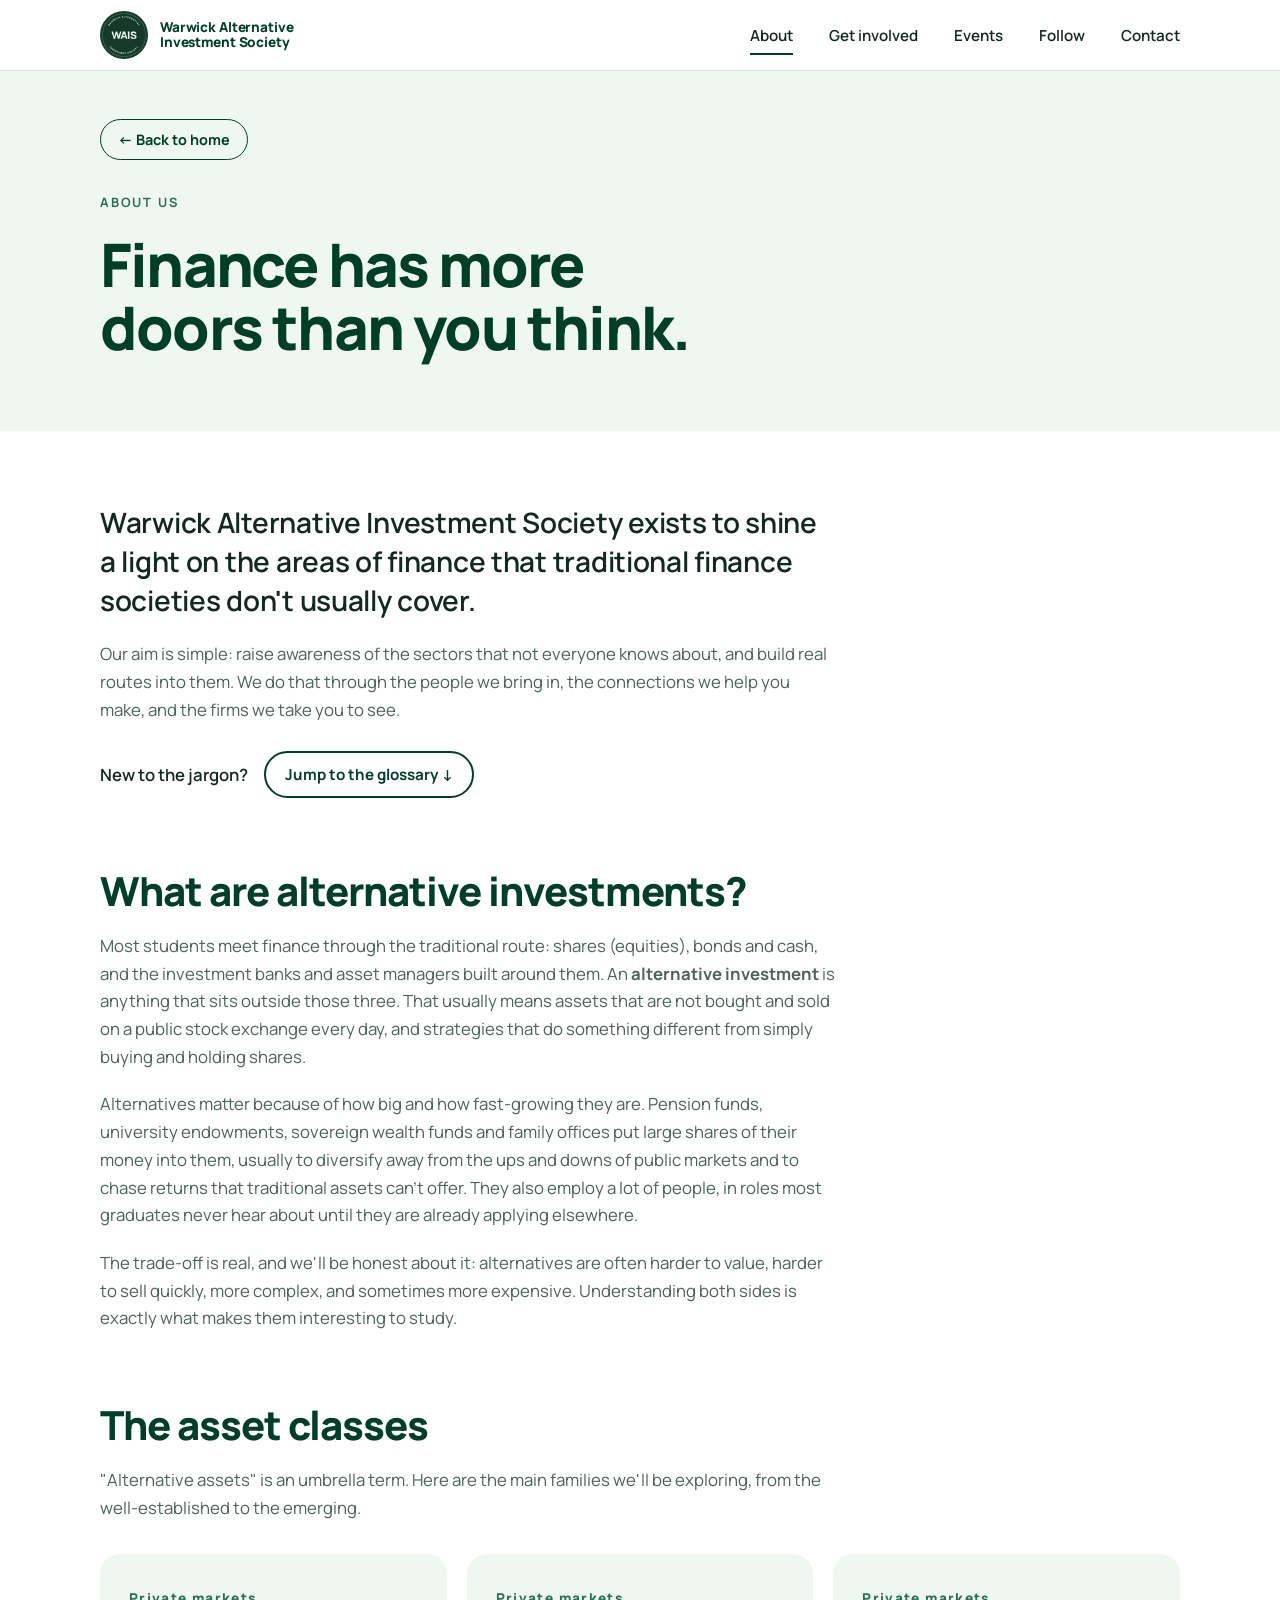
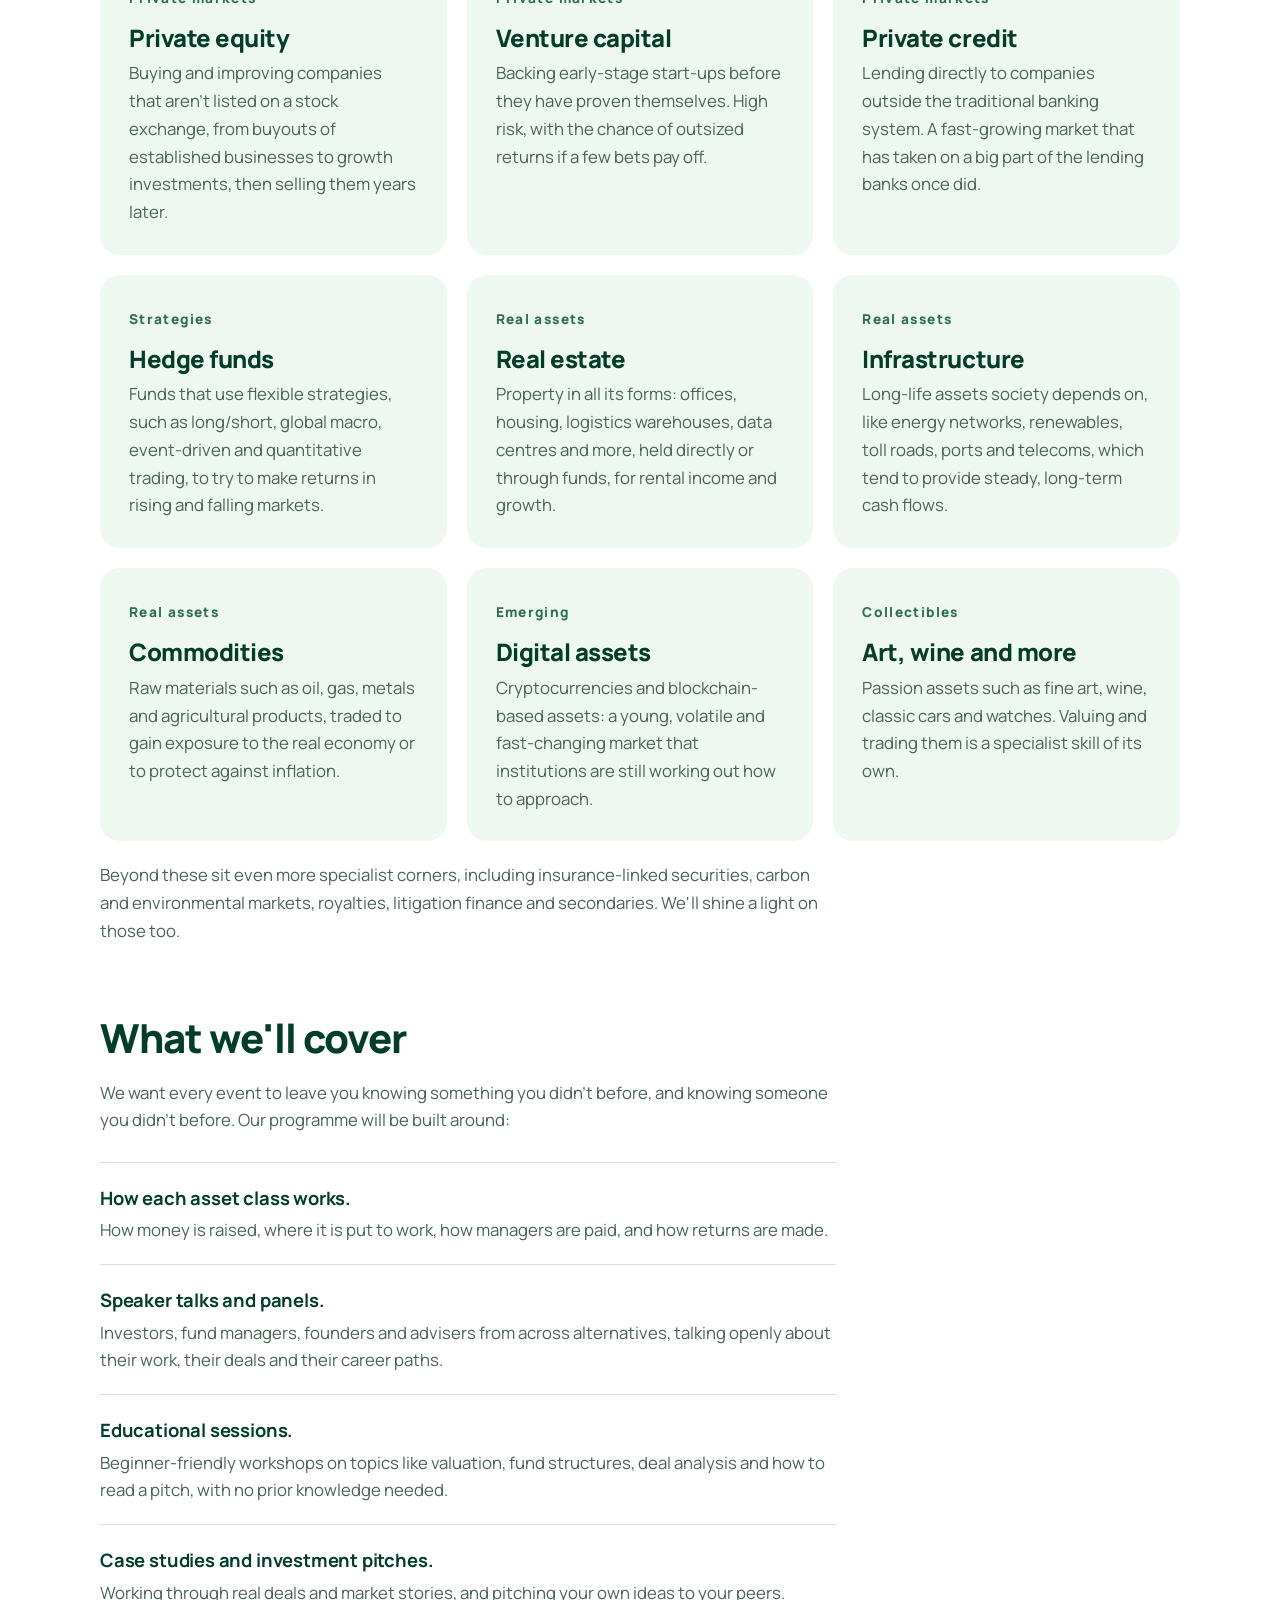
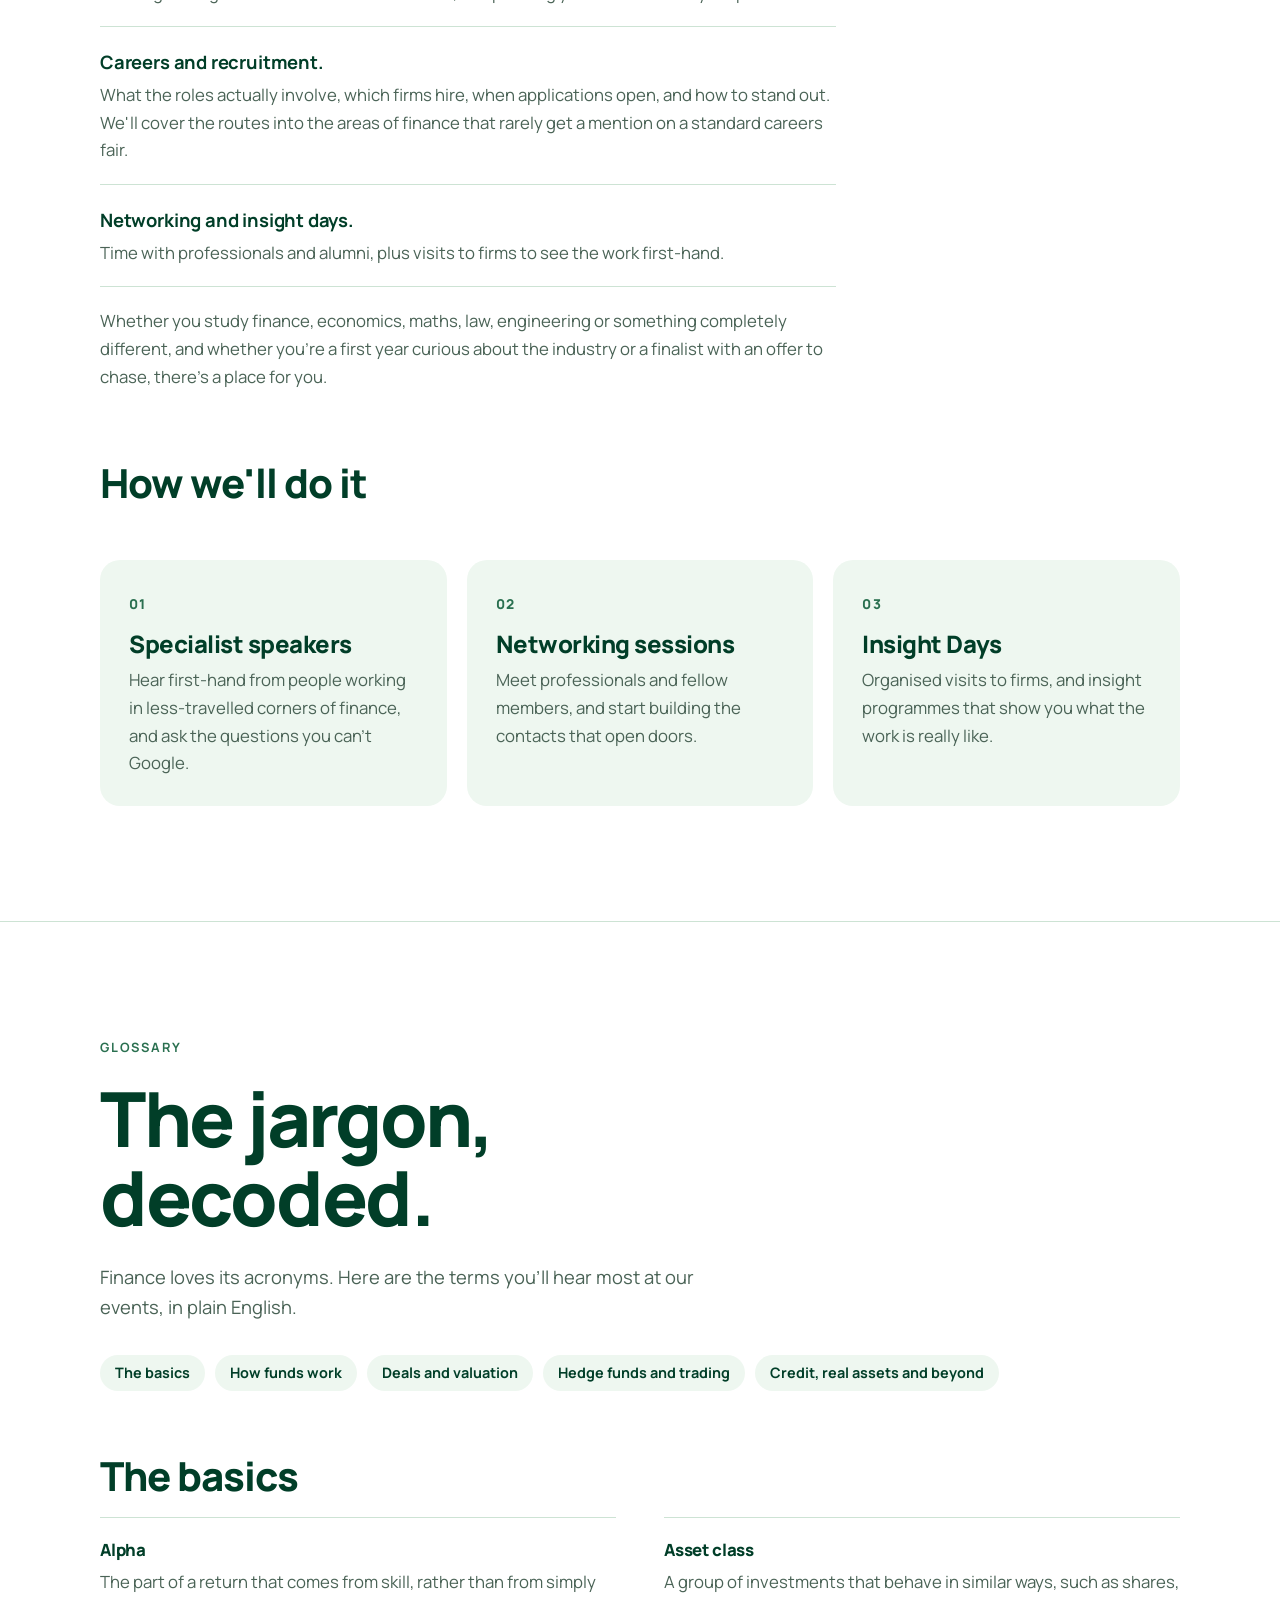
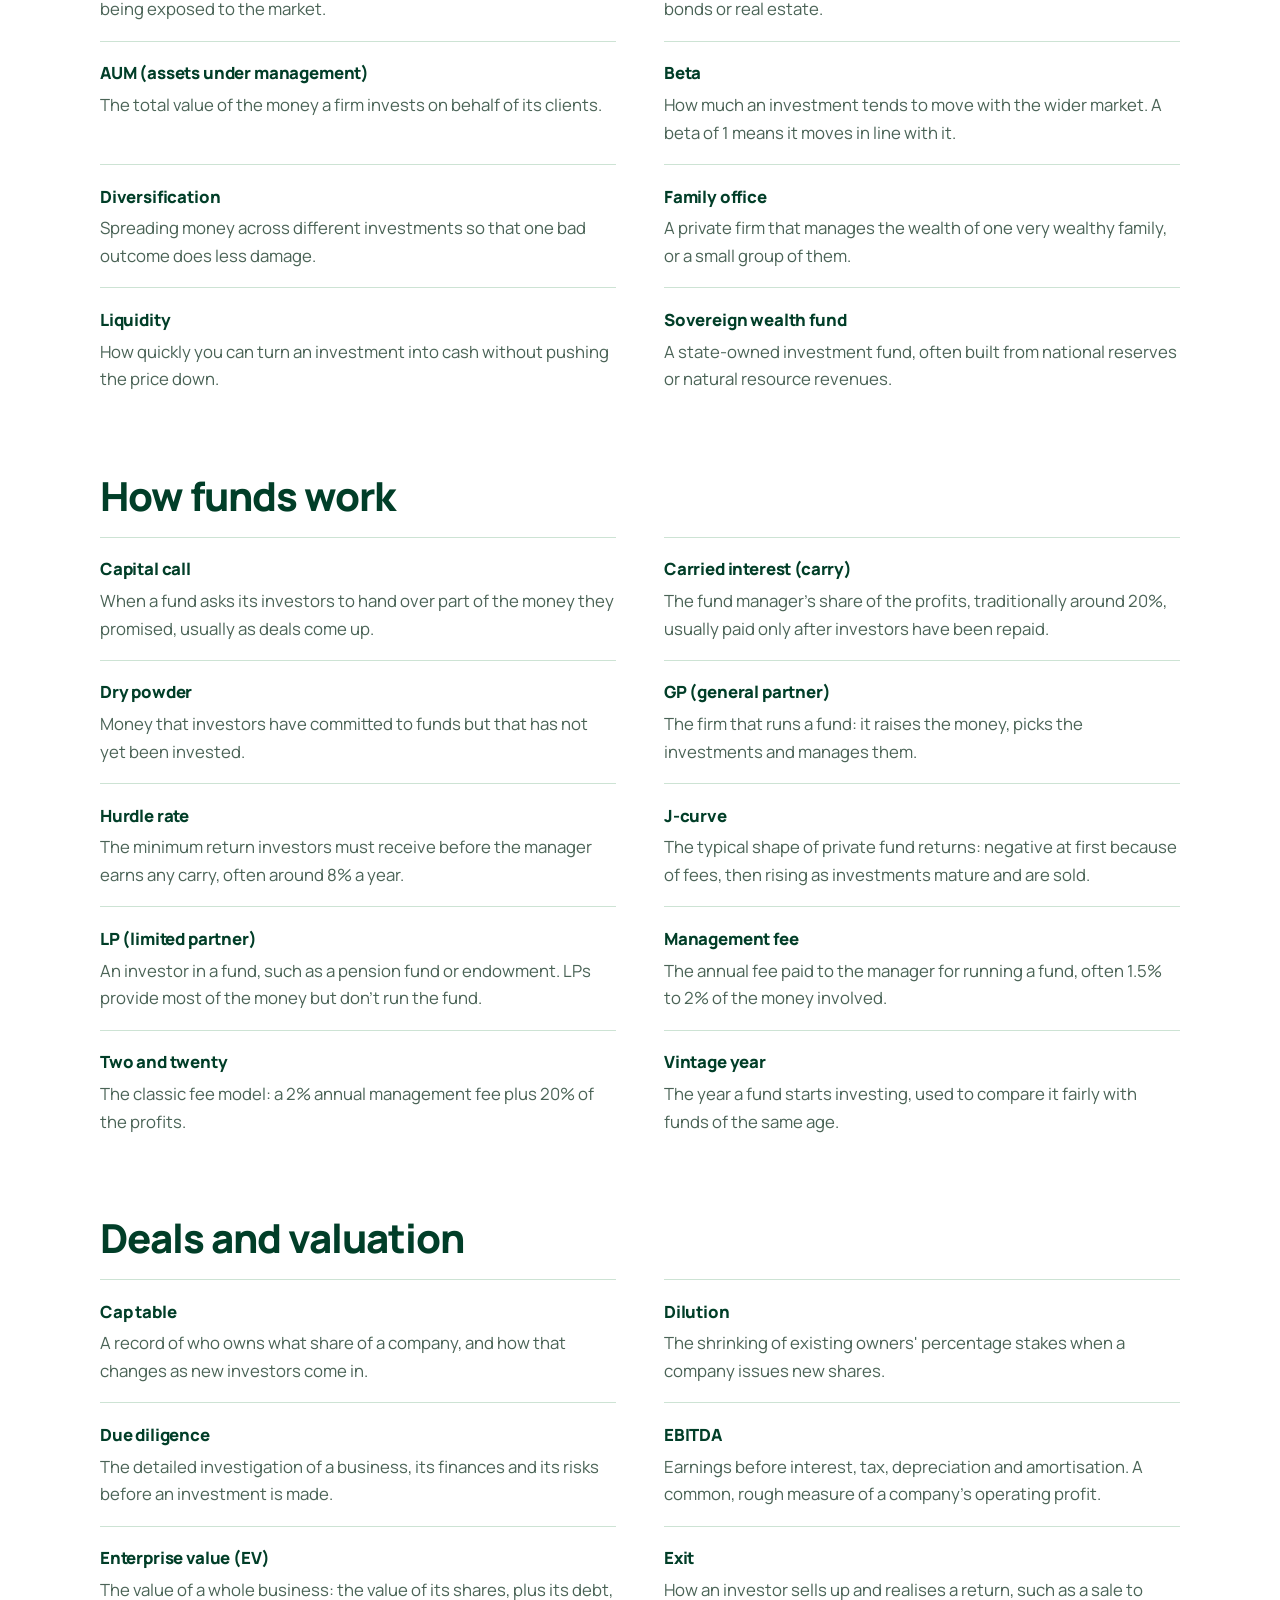
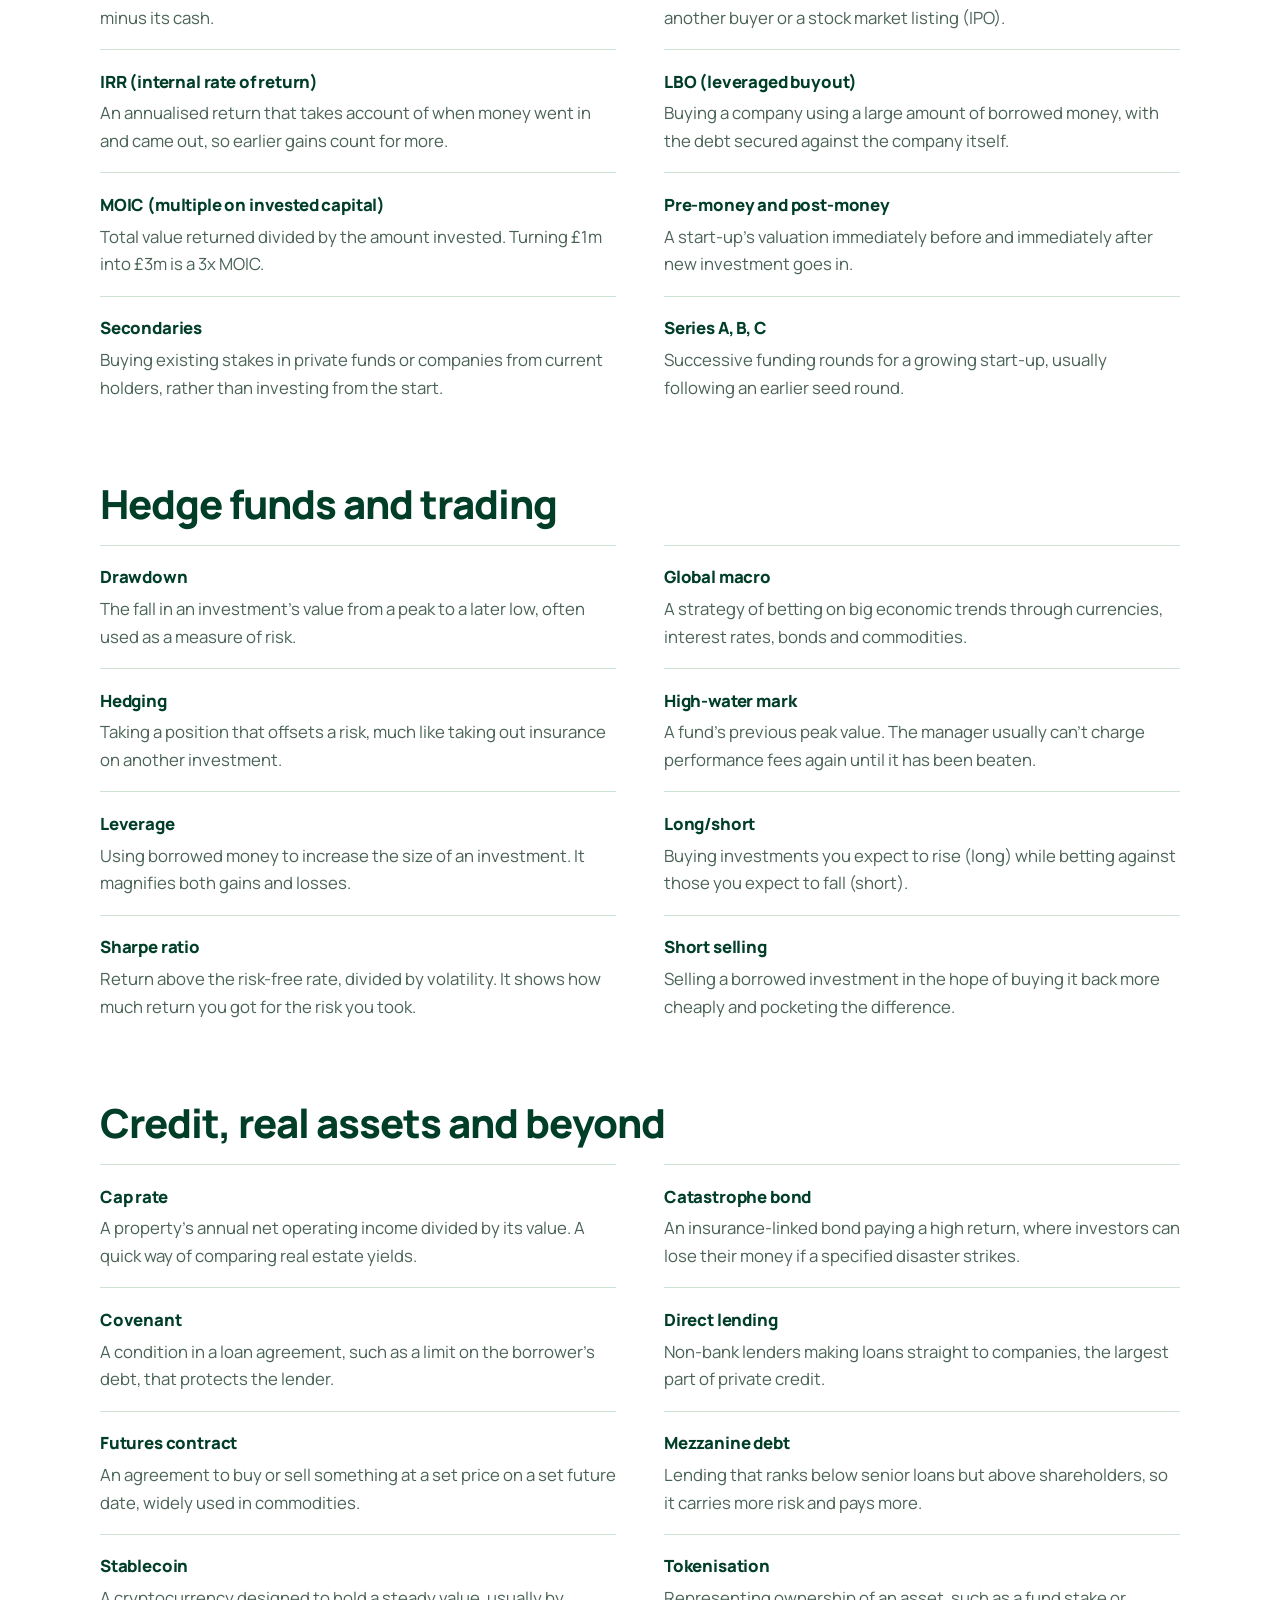
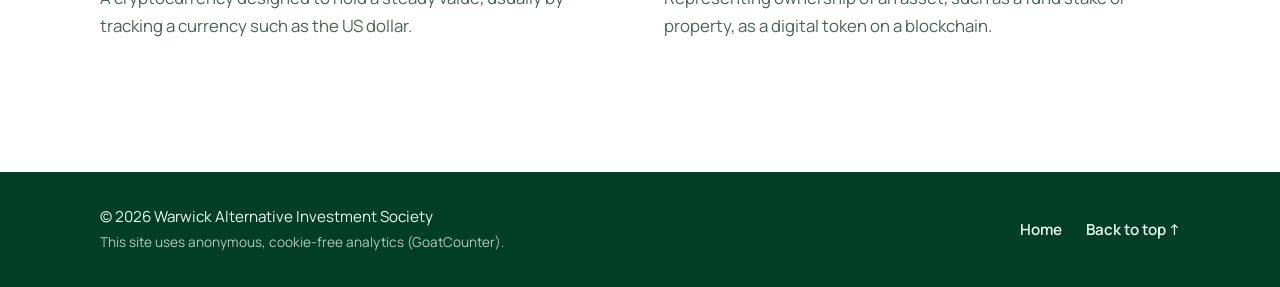
==== about.html @ c2ecf881 "Split site into separate pages and refresh the design Give each section its own page with a shared n" ====
<!DOCTYPE html>
<!-- WARWICK ALTERNATIVE INVESTMENT SOCIETY | about.html
     Each page of the site is its own file (index, about, get-involved, events,
     follow, contact). They all share styles.css for the look. The nav bar and
     footer are the same on every page: if you change one, change it in every file. -->
<html lang="en-GB">

<head>
  <meta charset="UTF-8">
  <meta name="viewport" content="width=device-width, initial-scale=1">

  <!-- The name shown on the browser tab and in Google search results. -->
  <title>About | Warwick Alternative Investment Society</title>

  <!-- The short summary Google shows under the title in search results. -->
  <meta name="description" content="What alternative investments are, the main asset classes, and what Warwick Alternative Investment Society will cover in events, talks and sessions.">

  <meta name="theme-color" content="#FFFFFF">
  <link rel="icon" href="images/logo.png" type="image/png">

  <!-- FONT: these three lines load the "Manrope" font from Google Fonts (free).
       If you delete them the site still works; it just uses a plain default font. -->
  <link rel="preconnect" href="https://fonts.googleapis.com">
  <link rel="preconnect" href="https://fonts.gstatic.com" crossorigin>
  <link href="https://fonts.googleapis.com/css2?family=Manrope:wght@400;500;600;700;800&display=swap" rel="stylesheet">

  <!-- Connects this page to styles.css, the file that controls the look.
       All files must stay in the same folder for this to work. -->
  <link rel="stylesheet" href="styles.css">

  <!-- VISITOR STATS (GoatCounter). Counts page views anonymously, with no
       cookies. View the results at https://safwanakj.goatcounter.com -->
  <script data-goatcounter="https://safwanakj.goatcounter.com/count"
          async src="//gc.zgo.at/count.js"></script>
</head>

<body id="top">


  <header class="site-header">
    <nav class="nav" aria-label="Main menu">
      <a class="brand" href="index.html">
        <img class="brand-logo" src="images/logo.png" alt="Warwick Alternative Investment Society logo">
        <span class="brand-name">Warwick Alternative<br>Investment Society</span>
      </a>
      <ul class="nav-links">
        <li><a class="active" href="about.html" aria-current="page">About</a></li>
        <li><a href="get-involved.html">Get involved</a></li>
        <li><a href="events.html">Events</a></li>
        <li><a href="follow.html">Follow</a></li>
        <li><a href="contact.html">Contact</a></li>
      </ul>
    </nav>
  </header>


  <main>

    <!-- The light green band at the top of the page, with the button back home. -->
    <section class="page-header">
      <div class="container">
        <a class="button button-outline button-back" href="index.html"><span aria-hidden="true">&larr;</span> Back to home</a>
        <p class="eyebrow">About us</p>
        <h1 class="section-title">Finance has more doors than you think.</h1>
      </div>
    </section>

    <!-- ====================================================================
         ABOUT
         Who you are, why you exist, and what you do.
         ==================================================================== -->
    <section id="about" class="section">
      <div class="container">


        <!-- Paragraphs describing the society. Edit the words freely. -->
        <div class="about-text">
          <p class="about-lead">Warwick Alternative Investment Society exists to shine a light on the areas of finance that traditional finance societies don't usually cover.</p>
          <p>Our aim is simple: raise awareness of the sectors that not everyone knows about, and build real routes into them. We do that through the people we bring in, the connections we help you make, and the firms we take you to see.</p>
          <p class="glossary-prompt">New to the jargon? <a class="button button-outline" href="#glossary">Jump to the glossary <span aria-hidden="true">&darr;</span></a></p>
        </div>

        <!-- WHAT ARE ALTERNATIVE INVESTMENTS? -->
        <div class="about-block">
          <h3 class="about-subtitle">What are alternative investments?</h3>
          <div class="about-text">
            <p>Most students meet finance through the traditional route: shares (equities), bonds and cash, and the investment banks and asset managers built around them. An <strong>alternative investment</strong> is anything that sits outside those three. That usually means assets that are not bought and sold on a public stock exchange every day, and strategies that do something different from simply buying and holding shares.</p>
            <p>Alternatives matter because of how big and how fast-growing they are. Pension funds, university endowments, sovereign wealth funds and family offices put large shares of their money into them, usually to diversify away from the ups and downs of public markets and to chase returns that traditional assets can't offer. They also employ a lot of people, in roles most graduates never hear about until they are already applying elsewhere.</p>
            <p>The trade-off is real, and we'll be honest about it: alternatives are often harder to value, harder to sell quickly, more complex, and sometimes more expensive. Understanding both sides is exactly what makes them interesting to study.</p>
          </div>
        </div>

        <!-- WHAT ARE ALTERNATIVE ASSETS? (THE ASSET CLASSES) -->
        <div class="about-block">
          <h3 class="about-subtitle">The asset classes</h3>
          <div class="about-text">
            <p>"Alternative assets" is an umbrella term. Here are the main families we'll be exploring, from the well-established to the emerging.</p>
          </div>

          <!-- One card per asset class. Copy a whole block to add another. -->
          <div class="pillars">

            <div class="pillar">
              <span class="pillar-number">Private markets</span>
              <h3>Private equity</h3>
              <p>Buying and improving companies that aren't listed on a stock exchange, from buyouts of established businesses to growth investments, then selling them years later.</p>
            </div>

            <div class="pillar">
              <span class="pillar-number">Private markets</span>
              <h3>Venture capital</h3>
              <p>Backing early-stage start-ups before they have proven themselves. High risk, with the chance of outsized returns if a few bets pay off.</p>
            </div>

            <div class="pillar">
              <span class="pillar-number">Private markets</span>
              <h3>Private credit</h3>
              <p>Lending directly to companies outside the traditional banking system. A fast-growing market that has taken on a big part of the lending banks once did.</p>
            </div>

            <div class="pillar">
              <span class="pillar-number">Strategies</span>
              <h3>Hedge funds</h3>
              <p>Funds that use flexible strategies, such as long/short, global macro, event-driven and quantitative trading, to try to make returns in rising and falling markets.</p>
            </div>

            <div class="pillar">
              <span class="pillar-number">Real assets</span>
              <h3>Real estate</h3>
              <p>Property in all its forms: offices, housing, logistics warehouses, data centres and more, held directly or through funds, for rental income and growth.</p>
            </div>

            <div class="pillar">
              <span class="pillar-number">Real assets</span>
              <h3>Infrastructure</h3>
              <p>Long-life assets society depends on, like energy networks, renewables, toll roads, ports and telecoms, which tend to provide steady, long-term cash flows.</p>
            </div>

            <div class="pillar">
              <span class="pillar-number">Real assets</span>
              <h3>Commodities</h3>
              <p>Raw materials such as oil, gas, metals and agricultural products, traded to gain exposure to the real economy or to protect against inflation.</p>
            </div>

            <div class="pillar">
              <span class="pillar-number">Emerging</span>
              <h3>Digital assets</h3>
              <p>Cryptocurrencies and blockchain-based assets: a young, volatile and fast-changing market that institutions are still working out how to approach.</p>
            </div>

            <div class="pillar">
              <span class="pillar-number">Collectibles</span>
              <h3>Art, wine and more</h3>
              <p>Passion assets such as fine art, wine, classic cars and watches. Valuing and trading them is a specialist skill of its own.</p>
            </div>

          </div>

          <div class="about-text about-footnote">
            <p>Beyond these sit even more specialist corners, including insurance-linked securities, carbon and environmental markets, royalties, litigation finance and secondaries. We'll shine a light on those too.</p>
          </div>
        </div>

        <!-- WHAT WE WILL COVER -->
        <div class="about-block">
          <h3 class="about-subtitle">What we'll cover</h3>
          <div class="about-text">
            <p>We want every event to leave you knowing something you didn't before, and knowing someone you didn't before. Our programme will be built around:</p>
          </div>

          <ul class="topic-list">
            <li>
              <strong>How each asset class works.</strong>
              How money is raised, where it is put to work, how managers are paid, and how returns are made.
            </li>
            <li>
              <strong>Speaker talks and panels.</strong>
              Investors, fund managers, founders and advisers from across alternatives, talking openly about their work, their deals and their career paths.
            </li>
            <li>
              <strong>Educational sessions.</strong>
              Beginner-friendly workshops on topics like valuation, fund structures, deal analysis and how to read a pitch, with no prior knowledge needed.
            </li>
            <li>
              <strong>Case studies and investment pitches.</strong>
              Working through real deals and market stories, and pitching your own ideas to your peers.
            </li>
            <li>
              <strong>Careers and recruitment.</strong>
              What the roles actually involve, which firms hire, when applications open, and how to stand out. We'll cover the routes into the areas of finance that rarely get a mention on a standard careers fair.
            </li>
            <li>
              <strong>Networking and insight days.</strong>
              Time with professionals and alumni, plus visits to firms to see the work first-hand.
            </li>
          </ul>

          <div class="about-text about-footnote">
            <p>Whether you study finance, economics, maths, law, engineering or something completely different, and whether you're a first year curious about the industry or a finalist with an offer to chase, there's a place for you.</p>
          </div>
        </div>

        <!-- THREE CARDS describing the types of event the society runs.
             Each card is one "pillar" block. To add a fourth, copy a whole
             block (from its opening div to its closing div) and paste it
             below the last one. It will start a new row. -->
        <h3 class="about-subtitle about-subtitle-spaced">How we'll do it</h3>
        <div class="pillars">

          <div class="pillar">
            <span class="pillar-number">01</span>
            <h3>Specialist speakers</h3>
            <p>Hear first-hand from people working in less-travelled corners of finance, and ask the questions you can't Google.</p>
          </div>

          <div class="pillar">
            <span class="pillar-number">02</span>
            <h3>Networking sessions</h3>
            <p>Meet professionals and fellow members, and start building the contacts that open doors.</p>
          </div>

          <div class="pillar">
            <span class="pillar-number">03</span>
            <h3>Insight Days</h3>
            <p>Organised visits to firms, and insight programmes that show you what the work is really like.</p>
          </div>

        </div>
      </div>
    </section>

    <!-- ====================================================================
         GLOSSARY
         Plain-English definitions, grouped by theme and alphabetical within
         each group. TO ADD A TERM: copy a whole div (dt is the term, dd is
         the definition) and paste it in the right place.
         ==================================================================== -->
    <section id="glossary" class="section section-glossary">
      <div class="container">

        <p class="eyebrow">Glossary</p>
        <h2 class="section-title">The jargon, decoded.</h2>
        <p class="section-intro">Finance loves its acronyms. Here are the terms you'll hear most at our events, in plain English.</p>

        <div class="glossary-jump">
          <a class="glossary-chip" href="#basics">The basics</a>
          <a class="glossary-chip" href="#funds">How funds work</a>
          <a class="glossary-chip" href="#deals">Deals and valuation</a>
          <a class="glossary-chip" href="#markets">Hedge funds and trading</a>
          <a class="glossary-chip" href="#real">Credit, real assets and beyond</a>
        </div>

        <div class="glossary-group" id="basics">
          <h3 class="about-subtitle">The basics</h3>
          <dl class="glossary-list">
            <div>
              <dt>Alpha</dt>
              <dd>The part of a return that comes from skill, rather than from simply being exposed to the market.</dd>
            </div>
            <div>
              <dt>Asset class</dt>
              <dd>A group of investments that behave in similar ways, such as shares, bonds or real estate.</dd>
            </div>
            <div>
              <dt>AUM (assets under management)</dt>
              <dd>The total value of the money a firm invests on behalf of its clients.</dd>
            </div>
            <div>
              <dt>Beta</dt>
              <dd>How much an investment tends to move with the wider market. A beta of 1 means it moves in line with it.</dd>
            </div>
            <div>
              <dt>Diversification</dt>
              <dd>Spreading money across different investments so that one bad outcome does less damage.</dd>
            </div>
            <div>
              <dt>Family office</dt>
              <dd>A private firm that manages the wealth of one very wealthy family, or a small group of them.</dd>
            </div>
            <div>
              <dt>Liquidity</dt>
              <dd>How quickly you can turn an investment into cash without pushing the price down.</dd>
            </div>
            <div>
              <dt>Sovereign wealth fund</dt>
              <dd>A state-owned investment fund, often built from national reserves or natural resource revenues.</dd>
            </div>
          </dl>
        </div>

        <div class="glossary-group" id="funds">
          <h3 class="about-subtitle">How funds work</h3>
          <dl class="glossary-list">
            <div>
              <dt>Capital call</dt>
              <dd>When a fund asks its investors to hand over part of the money they promised, usually as deals come up.</dd>
            </div>
            <div>
              <dt>Carried interest (carry)</dt>
              <dd>The fund manager's share of the profits, traditionally around 20%, usually paid only after investors have been repaid.</dd>
            </div>
            <div>
              <dt>Dry powder</dt>
              <dd>Money that investors have committed to funds but that has not yet been invested.</dd>
            </div>
            <div>
              <dt>GP (general partner)</dt>
              <dd>The firm that runs a fund: it raises the money, picks the investments and manages them.</dd>
            </div>
            <div>
              <dt>Hurdle rate</dt>
              <dd>The minimum return investors must receive before the manager earns any carry, often around 8% a year.</dd>
            </div>
            <div>
              <dt>J-curve</dt>
              <dd>The typical shape of private fund returns: negative at first because of fees, then rising as investments mature and are sold.</dd>
            </div>
            <div>
              <dt>LP (limited partner)</dt>
              <dd>An investor in a fund, such as a pension fund or endowment. LPs provide most of the money but don't run the fund.</dd>
            </div>
            <div>
              <dt>Management fee</dt>
              <dd>The annual fee paid to the manager for running a fund, often 1.5% to 2% of the money involved.</dd>
            </div>
            <div>
              <dt>Two and twenty</dt>
              <dd>The classic fee model: a 2% annual management fee plus 20% of the profits.</dd>
            </div>
            <div>
              <dt>Vintage year</dt>
              <dd>The year a fund starts investing, used to compare it fairly with funds of the same age.</dd>
            </div>
          </dl>
        </div>

        <div class="glossary-group" id="deals">
          <h3 class="about-subtitle">Deals and valuation</h3>
          <dl class="glossary-list">
            <div>
              <dt>Cap table</dt>
              <dd>A record of who owns what share of a company, and how that changes as new investors come in.</dd>
            </div>
            <div>
              <dt>Dilution</dt>
              <dd>The shrinking of existing owners' percentage stakes when a company issues new shares.</dd>
            </div>
            <div>
              <dt>Due diligence</dt>
              <dd>The detailed investigation of a business, its finances and its risks before an investment is made.</dd>
            </div>
            <div>
              <dt>EBITDA</dt>
              <dd>Earnings before interest, tax, depreciation and amortisation. A common, rough measure of a company's operating profit.</dd>
            </div>
            <div>
              <dt>Enterprise value (EV)</dt>
              <dd>The value of a whole business: the value of its shares, plus its debt, minus its cash.</dd>
            </div>
            <div>
              <dt>Exit</dt>
              <dd>How an investor sells up and realises a return, such as a sale to another buyer or a stock market listing (IPO).</dd>
            </div>
            <div>
              <dt>IRR (internal rate of return)</dt>
              <dd>An annualised return that takes account of when money went in and came out, so earlier gains count for more.</dd>
            </div>
            <div>
              <dt>LBO (leveraged buyout)</dt>
              <dd>Buying a company using a large amount of borrowed money, with the debt secured against the company itself.</dd>
            </div>
            <div>
              <dt>MOIC (multiple on invested capital)</dt>
              <dd>Total value returned divided by the amount invested. Turning £1m into £3m is a 3x MOIC.</dd>
            </div>
            <div>
              <dt>Pre-money and post-money</dt>
              <dd>A start-up's valuation immediately before and immediately after new investment goes in.</dd>
            </div>
            <div>
              <dt>Secondaries</dt>
              <dd>Buying existing stakes in private funds or companies from current holders, rather than investing from the start.</dd>
            </div>
            <div>
              <dt>Series A, B, C</dt>
              <dd>Successive funding rounds for a growing start-up, usually following an earlier seed round.</dd>
            </div>
          </dl>
        </div>

        <div class="glossary-group" id="markets">
          <h3 class="about-subtitle">Hedge funds and trading</h3>
          <dl class="glossary-list">
            <div>
              <dt>Drawdown</dt>
              <dd>The fall in an investment's value from a peak to a later low, often used as a measure of risk.</dd>
            </div>
            <div>
              <dt>Global macro</dt>
              <dd>A strategy of betting on big economic trends through currencies, interest rates, bonds and commodities.</dd>
            </div>
            <div>
              <dt>Hedging</dt>
              <dd>Taking a position that offsets a risk, much like taking out insurance on another investment.</dd>
            </div>
            <div>
              <dt>High-water mark</dt>
              <dd>A fund's previous peak value. The manager usually can't charge performance fees again until it has been beaten.</dd>
            </div>
            <div>
              <dt>Leverage</dt>
              <dd>Using borrowed money to increase the size of an investment. It magnifies both gains and losses.</dd>
            </div>
            <div>
              <dt>Long/short</dt>
              <dd>Buying investments you expect to rise (long) while betting against those you expect to fall (short).</dd>
            </div>
            <div>
              <dt>Sharpe ratio</dt>
              <dd>Return above the risk-free rate, divided by volatility. It shows how much return you got for the risk you took.</dd>
            </div>
            <div>
              <dt>Short selling</dt>
              <dd>Selling a borrowed investment in the hope of buying it back more cheaply and pocketing the difference.</dd>
            </div>
          </dl>
        </div>

        <div class="glossary-group" id="real">
          <h3 class="about-subtitle">Credit, real assets and beyond</h3>
          <dl class="glossary-list">
            <div>
              <dt>Cap rate</dt>
              <dd>A property's annual net operating income divided by its value. A quick way of comparing real estate yields.</dd>
            </div>
            <div>
              <dt>Catastrophe bond</dt>
              <dd>An insurance-linked bond paying a high return, where investors can lose their money if a specified disaster strikes.</dd>
            </div>
            <div>
              <dt>Covenant</dt>
              <dd>A condition in a loan agreement, such as a limit on the borrower's debt, that protects the lender.</dd>
            </div>
            <div>
              <dt>Direct lending</dt>
              <dd>Non-bank lenders making loans straight to companies, the largest part of private credit.</dd>
            </div>
            <div>
              <dt>Futures contract</dt>
              <dd>An agreement to buy or sell something at a set price on a set future date, widely used in commodities.</dd>
            </div>
            <div>
              <dt>Mezzanine debt</dt>
              <dd>Lending that ranks below senior loans but above shareholders, so it carries more risk and pays more.</dd>
            </div>
            <div>
              <dt>Stablecoin</dt>
              <dd>A cryptocurrency designed to hold a steady value, usually by tracking a currency such as the US dollar.</dd>
            </div>
            <div>
              <dt>Tokenisation</dt>
              <dd>Representing ownership of an asset, such as a fund stake or property, as a digital token on a blockchain.</dd>
            </div>
          </dl>
        </div>

      </div>
    </section>

  </main>


  <footer class="site-footer">
    <div class="container footer-inner">
      <p>&copy; 2026 Warwick Alternative Investment Society<br><span class="footer-note">This site uses anonymous, cookie-free analytics (GoatCounter).</span></p>
      <div class="footer-links">
        <a href="index.html">Home</a>
        <a href="#top">Back to top &uarr;</a>
      </div>
    </div>
  </footer>

</body>
</html>
---- styles.css ----
/* ============================================================================
   WARWICK ALTERNATIVE INVESTMENT SOCIETY  |  style.css
   ============================================================================
   This file controls the LOOK of the website: colours, text sizes, spacing and
   layout. The words themselves live in index.html.

   HOW THIS FILE WORKS (in plain English)
   * CSS is a list of RULES. Each rule says:
         "find this part of the page   { and change how it looks }"
     Example:   .button { color: white; }
     means: "find everything labelled 'button' and make its text white".
   * The names starting with a dot (like .button) match the class="button"
     labels you can see in index.html.
   * Text between a slash-star and a star-slash, like this note, is a
     "comment": a note for humans that the browser ignores.

   A FEW SIZE WORDS YOU WILL SEE
   * px   = one pixel, a single tiny dot on the screen.
   * rem  = a size relative to normal text. 1rem is about 16px, 2rem is double.
   * %    = a share of the available space. 50% means half.
   * vw   = 1% of the screen width. It makes things grow on bigger screens.

   WHAT IS IN THIS FILE (in order)
     1. Colours, font and sizes     <- start here to change the look
     2. Basic page settings
     3. Layout helpers
     4. Text styles
     5. Buttons
     6. Nav bar
     7. Home
     8. About
     9. Events
    10. Follow (social links)
    11. Contact
    12. Footer
    13. Screen-size adjustments (phones, tablets, computers)
    14. Extras (keyboard focus and reduced motion)
   ============================================================================ */


/* ============================================================================
   1. COLOURS, FONT AND SIZES   (change these first!)
   ----------------------------------------------------------------------------
   ":root" means "the whole page". The lines inside are VARIABLES: named values
   we reuse all over this file with var(--name). Change a value here and every
   place that uses it updates at once.

   Colours are written as "hex codes" (#RRGGBB): a # followed by six characters
   that mix red, green and blue. Search "hex colour picker" online to find one
   you like, then paste its code here.
   ============================================================================ */
:root {
  /* THE COLOUR BALANCE: roughly 70% white, 20% light green, 10% dark green. */

  /* BACKGROUNDS */
  --bg:          #FFFFFF;   /* main page background */
  --bg-tint:     #EEF7F0;   /* light green: page-top bands and cards on white */
  --card:        #FFFFFF;   /* white background of cards (events, social links) */
  --line:        #CDE3D4;   /* thin border lines */
  --highlight:   #BEE3CB;   /* the marker effect under "obvious." in the headline */

  /* GREENS (the accents) */
  --green-dark:  #013E28;   /* dark green taken from the logo: big headings, buttons */
  --green-hover: #0B5A3B;   /* the dark green when you hover over a button */
  --green-mid:   #2A7050;   /* medium green for small labels */

  /* TEXT COLOURS */
  --text:        #12291F;   /* normal text */
  --text-soft:   #4A6356;   /* softer text for less important lines */
  --on-dark:     #EEF7F0;   /* text that sits on top of dark green */

  /* FONT: the first name is used if available; the rest are backups. */
  --font: "Manrope", system-ui, -apple-system, "Segoe UI", Roboto, Helvetica, Arial, sans-serif;

  /* SIZES */
  --page-width:  1120px;    /* the widest the content is allowed to get */
  --radius:      20px;      /* how rounded the corners of cards are */
}


/* ============================================================================
   2. BASIC PAGE SETTINGS
   ============================================================================ */

/* Makes widths behave the way you'd expect: padding and borders are counted
   INSIDE a box's width instead of being added on top. "*" means "everything". */
*, *::before, *::after {
  box-sizing: border-box;
}

html {
  /* When a menu link jumps to a section, stop a little early so the sticky
     nav bar doesn't cover the heading. */
  scroll-padding-top: 5rem;
}

body {
  display: flex;                  /* with the two "main" rules below, keeps the footer at the */
  flex-direction: column;         /* bottom of the screen on short pages */
  min-height: 100vh;
  margin: 0;                      /* removes the default gap around the page */
  font-family: var(--font);
  font-size: 1.05rem;
  line-height: 1.65;              /* space between lines of text */
  color: var(--text);
  background: var(--bg);
  -webkit-font-smoothing: antialiased;   /* slightly crisper text on Macs */
}

main {
  flex: 1;
  display: flex;
  flex-direction: column;
}
main > section:last-of-type {
  flex: 1;                        /* the last section fills any spare height */
}

/* Pictures never spill outside their container. */
img {
  max-width: 100%;
  display: block;
}

/* Links take on the colour of the text around them. We style them ourselves. */
a {
  color: inherit;
}

/* The "hidden" label in index.html. This line makes sure hidden things
   really stay hidden. */
[hidden] {
  display: none !important;
}

/* All headings share the same style: big, bold, tight and dark green. */
h1, h2, h3 {
  margin: 0;
  font-weight: 800;
  line-height: 1.05;
  letter-spacing: -0.03em;        /* pulls letters slightly closer: a sleeker look */
  color: var(--green-dark);
  text-wrap: balance;             /* spreads words evenly across lines */
}


/* ============================================================================
   3. LAYOUT HELPERS
   ============================================================================ */

/* ".container" keeps content in a neat centred column, not stretched edge to
   edge. The padding left and right keeps text off the edge of phone screens. */
.container {
  width: 100%;
  max-width: var(--page-width);
  margin: 0 auto;                 /* "auto" on the sides centres the box */
  padding: 0 1.25rem;
}

/* ".section" gives every part of the page generous space above and below.
   clamp(smallest, grows-with-screen, biggest) picks a size that grows on big
   screens but never goes below the first number or above the last. */
.section {
  padding: clamp(4rem, 9vw, 7.5rem) 0;
}

/* A light green background, used on alternating sections. */
.section-tint {
  background: var(--bg-tint);
}

/* The closing call to action on a page. */
.section-cta {
  padding-top: 0;
}

.cta-title {
  font-size: clamp(1.7rem, 3.6vw, 2.5rem);
  letter-spacing: -0.025em;
}

.cta-text {
  max-width: 38rem;
  margin: 1rem 0 0;
  color: var(--text-soft);
}

/* The light green band at the top of every page except Home. */
.page-header {
  padding: clamp(2rem, 4vw, 3rem) 0 clamp(3rem, 6vw, 4.5rem);
  background: var(--bg-tint);
}

/* The section straight after that band starts a little closer to it, and its
   first item doesn't need any extra gap above it. */
.page-header + .section {
  padding-top: clamp(3rem, 6vw, 4.5rem);
}
.page-header + .section .container > :first-child {
  margin-top: 0;
}

/* Page-top headings are a little smaller than the ones further down. */
.page-header .section-title {
  font-size: clamp(2.2rem, 5vw, 3.75rem);
  max-width: 18ch;
}


/* ============================================================================
   4. TEXT STYLES
   ============================================================================ */

/* The small capital-letter label above each heading. */
.eyebrow {
  margin: 0 0 1.25rem;
  font-size: 0.8rem;
  font-weight: 700;
  letter-spacing: 0.14em;         /* spreads the letters out */
  text-transform: uppercase;      /* shows the text in CAPITALS */
  color: var(--green-mid);
}

/* The big heading at the top of each section. */
.section-title {
  font-size: clamp(2.4rem, 6.5vw, 4.75rem);
  max-width: 14ch;                /* "ch" is roughly one letter wide, so this keeps lines short */
}

/* The short paragraph under a section heading. */
.section-intro {
  margin: 1.5rem 0 0;
  max-width: 38rem;
  font-size: 1.15rem;
  color: var(--text-soft);
}


/* ============================================================================
   5. BUTTONS
   ============================================================================ */
.button {
  display: inline-block;
  padding: 0.95rem 1.6rem;
  border: 2px solid var(--green-dark);
  border-radius: 999px;           /* a huge number makes fully rounded ends */
  font-weight: 700;
  text-decoration: none;          /* removes the default underline on links */
  /* "transition" makes colour and position changes glide instead of snap. */
  transition: background-color 0.2s, border-color 0.2s, color 0.2s, transform 0.2s;
}

/* Filled button: dark green with light text. */
.button-solid {
  background: var(--green-dark);
  color: var(--on-dark);
}
.button-solid:hover {             /* ":hover" = while the mouse is over it */
  background: var(--green-hover);
  border-color: var(--green-hover);
  transform: translateY(-2px);    /* nudges it up 2px */
}

/* Outline button: see-through with dark green text; fills in on hover. */
.button-outline {
  background: transparent;
  color: var(--green-dark);
}
.button-outline:hover {
  background: var(--green-dark);
  color: var(--on-dark);
  transform: translateY(-2px);
}

/* The smaller "Back to home" button at the top of each page. */
.button-back {
  display: inline-block;
  margin-bottom: 2rem;
  padding: 0.45rem 1.05rem;
  border-width: 1.5px;
  font-size: 0.9rem;
}

/* The row that holds the buttons. "flex-wrap" lets them drop onto a second
   line on narrow screens. */
.button-row {
  display: flex;
  flex-wrap: wrap;
  gap: 0.9rem;
  margin-top: 2.25rem;
}


/* ============================================================================
   6. NAV BAR
   ============================================================================ */
.site-header {
  position: sticky;               /* "sticky" = stays at the top while you scroll */
  top: 0;
  z-index: 10;                    /* keeps the bar in front of everything else */
  border-bottom: 1px solid var(--line);
  background: var(--bg);          /* backup for older browsers */
  /* Modern browsers: the page colour, slightly see-through, with a soft blur. */
  background: color-mix(in srgb, var(--bg) 85%, transparent);
  -webkit-backdrop-filter: blur(12px);
  backdrop-filter: blur(12px);
}

/* "flex" lays things out side by side. Here: logo on the left, links on the right. */
.nav {
  display: flex;
  align-items: center;
  justify-content: space-between;
  gap: 1rem;
  max-width: var(--page-width);
  margin: 0 auto;
  padding: 0.7rem 1.25rem;
}

.brand {
  display: flex;
  align-items: center;
  gap: 0.75rem;
  text-decoration: none;
}

.brand-logo {
  width: 48px;
  height: 48px;
  border-radius: 50%;             /* the logo is a round badge on a square picture */
}

.brand-name {
  font-size: 0.85rem;
  font-weight: 800;
  line-height: 1.15;
  letter-spacing: -0.01em;
  color: var(--green-dark);
}

.nav-links {
  display: flex;
  gap: clamp(1rem, 3vw, 2.25rem);
  margin: 0;
  padding: 0;
  list-style: none;               /* removes the bullet points */
}

.nav-links a {
  padding: 0.4rem 0;
  border-bottom: 2px solid transparent;
  font-size: 0.95rem;
  font-weight: 600;
  text-decoration: none;
  color: var(--text);
  transition: border-color 0.2s;
}
.nav-links a:hover,
.nav-links a.active {                       /* "active" = the page you are on */
  border-bottom-color: var(--green-dark);   /* a dark green underline appears */
}


/* ============================================================================
   7. HOME (the big opening section)
   ============================================================================ */
.hero {
  padding: clamp(4.5rem, 12vw, 9rem) 0 clamp(4rem, 9vw, 7rem);
  /* A soft patch of deeper green glowing in the top-right corner. */
  background:
    radial-gradient(60rem 28rem at 90% -10%, var(--bg-tint) 0%, transparent 70%),
    var(--bg);
}

/* THE BIG HEADLINE. The size grows with the screen: never smaller than 3.2rem,
   never bigger than 8.5rem. */
.hero-title {
  font-size: clamp(3.2rem, 11.5vw, 8.5rem);
  line-height: 0.95;
  letter-spacing: -0.045em;
  max-width: 11ch;
}

/* The pale green "marker pen" strip under the word "obvious."
   The two percentages say where the strip starts and stops, measured from the
   top of the word (66% = two-thirds of the way down). */
.highlight {
  background: linear-gradient(transparent 66%, var(--highlight) 66%, var(--highlight) 92%, transparent 92%);
}

.hero-text {
  max-width: 34rem;
  margin: 2.25rem 0 0;
  font-size: clamp(1.1rem, 2vw, 1.3rem);
  color: var(--text-soft);
}


/* ============================================================================
   8. ABOUT
   ============================================================================ */
.about-text {
  max-width: 46rem;
  margin-top: 2.5rem;
  color: var(--text-soft);
}
.about-text p {
  margin: 0 0 1.25rem;
}

/* The first, larger paragraph. */
.about-lead {
  font-size: clamp(1.3rem, 2.6vw, 1.75rem);
  font-weight: 600;
  line-height: 1.4;
  letter-spacing: -0.01em;
  color: var(--text);
}

/* THE THREE CARDS. "grid" arranges items in rows and columns.
   "1fr" means "one equal share of the space". On phones there is one column,
   so the cards stack. (Section 13 switches to three columns on wider screens.) */
.pillars {
  display: grid;
  grid-template-columns: 1fr;
  gap: 1.25rem;
  margin-top: 3.5rem;
}

.pillar {
  padding: 1.75rem;
  background: var(--card);
  border: 1px solid var(--line);
  border-radius: var(--radius);
}

.pillar-number {
  font-size: 0.85rem;
  font-weight: 800;
  letter-spacing: 0.1em;
  color: var(--green-mid);
}

.pillar h3 {
  margin: 0.9rem 0 0.6rem;
  font-size: 1.5rem;
  letter-spacing: -0.02em;
}

.pillar p {
  margin: 0;
  color: var(--text-soft);
}

/* On a white section the cards turn light green, so they still stand out. */
.section:not(.section-tint) .pillar {
  background: var(--bg-tint);
  border-color: transparent;
}


/* The "Read more" link at the bottom of a card on the home page. */
.pillar-link {
  display: inline-block;
  margin-top: 1.1rem;
  border-bottom: 2px solid transparent;
  font-weight: 700;
  text-decoration: none;
  color: var(--green-dark);
  transition: border-color 0.2s;
}
.pillar-link:hover {
  border-bottom-color: var(--green-dark);
}

/* Each themed chunk of the About section (definition, asset classes, etc.). */
.about-block {
  margin-top: 4.5rem;
}
.about-block .about-text {
  margin-top: 1.25rem;
}
.about-block .pillars {
  margin-top: 2rem;
}

/* The medium heading that introduces each chunk. */
.about-subtitle {
  font-size: clamp(1.7rem, 3.6vw, 2.5rem);
  letter-spacing: -0.025em;
}
.about-subtitle-spaced {
  margin-top: 4.5rem;
}

/* A smaller note that sits under a block of cards or a list. */
.about-footnote {
  margin-top: 2rem;
}

/* "What we'll cover": a ruled list, one topic per row. */
.topic-list {
  max-width: 46rem;
  margin: 1.75rem 0 0;
  padding: 0;
  list-style: none;
  border-top: 1px solid var(--line);
  color: var(--text-soft);
}
.topic-list li {
  padding: 1.25rem 0;
  border-bottom: 1px solid var(--line);
}
.topic-list strong {
  display: block;
  margin-bottom: 0.2rem;
  font-size: 1.15rem;
  letter-spacing: -0.01em;
  color: var(--green-dark);
}


/* An underlined link inside a paragraph. */
.text-link {
  font-weight: 700;
  color: var(--green-dark);
}

/* The line near the top of the About page that points to the glossary. */
.about-text .glossary-prompt {
  display: flex;
  flex-wrap: wrap;
  align-items: center;
  gap: 0.6rem 1rem;
  margin-top: 1.75rem;
  font-weight: 600;
  color: var(--text);
}
.glossary-prompt .button {
  padding: 0.55rem 1.2rem;
  font-size: 0.95rem;
}

/* THE GLOSSARY */
.section-glossary {
  border-top: 1px solid var(--line);
}

/* The row of small buttons that jump to each group of terms. */
.glossary-jump {
  display: flex;
  flex-wrap: wrap;
  gap: 0.6rem;
  margin-top: 2rem;
}
.glossary-chip {
  padding: 0.4rem 0.95rem;
  background: var(--bg-tint);
  border-radius: 999px;
  font-size: 0.9rem;
  font-weight: 700;
  text-decoration: none;
  color: var(--green-dark);
  transition: background-color 0.2s, color 0.2s;
}
.glossary-chip:hover {
  background: var(--green-dark);
  color: var(--on-dark);
}

.glossary-group {
  margin-top: 4rem;
}

/* The terms: one column on phones, two on wider screens (see section 13). */
.glossary-list {
  display: grid;
  grid-template-columns: 1fr;
  gap: 0 3rem;
  margin: 1.25rem 0 0;
}
.glossary-list > div {
  padding: 1.1rem 0;
  border-top: 1px solid var(--line);
}
.glossary-list dt {
  font-weight: 800;
  letter-spacing: -0.01em;
  color: var(--green-dark);
}
.glossary-list dd {
  margin: 0.25rem 0 0;
  color: var(--text-soft);
}


/* ============================================================================
   8b. ESSENTIAL LINKS
   ============================================================================ */
.link-list {
  display: grid;
  gap: 1.25rem;
  margin-top: 3rem;
}

/* One big tappable card: text on the left, arrow on the right. */
.link-card {
  display: flex;
  align-items: center;
  justify-content: space-between;
  gap: 1.5rem;
  padding: clamp(1.5rem, 4vw, 2.5rem);
  background: var(--card);
  border: 2px solid var(--green-dark);
  border-radius: var(--radius);
  text-decoration: none;
  color: var(--green-dark);
  transition: background-color 0.2s, color 0.2s, transform 0.2s;
}
.link-card:hover {
  background: var(--green-dark);
  color: var(--on-dark);
  transform: translateY(-3px);
}

.link-text {
  display: flex;
  flex-direction: column;
  gap: 0.6rem;
}
.link-title {
  font-size: clamp(1.8rem, 4.5vw, 3rem);
  font-weight: 800;
  line-height: 1.05;
  letter-spacing: -0.03em;
}
.link-description {
  max-width: 38rem;
  font-size: 1.1rem;
  color: var(--text-soft);
  transition: color 0.2s;
}
.link-card:hover .link-description {
  color: var(--highlight);
}
.link-arrow {
  flex: none;
  font-size: clamp(2rem, 5vw, 3rem);
  transition: transform 0.2s;
}
.link-card:hover .link-arrow {
  transform: translate(4px, -4px);
}


/* ============================================================================
   9. EVENTS
   ============================================================================ */
.events-list {
  display: grid;
  gap: 1.25rem;
  margin-top: 3rem;
}

/* ONE EVENT CARD: the date badge on the left, the details on the right.
   "auto 1fr" means: "badge = as wide as it needs; details = all the rest". */
.event {
  display: grid;
  grid-template-columns: auto 1fr;
  align-items: start;
  gap: clamp(1rem, 3vw, 2rem);
  padding: clamp(1.1rem, 3vw, 1.75rem);
  background: var(--card);
  border: 1px solid var(--line);
  border-radius: var(--radius);
  transition: transform 0.2s, box-shadow 0.2s;
}
.event:hover {
  transform: translateY(-3px);
  box-shadow: 0 16px 32px -20px rgba(1, 62, 40, 0.5);   /* a soft shadow under the card */
}

/* An event that is planned but not yet confirmed gets a dashed border. */
.event-planned {
  border: 1.5px dashed var(--green-mid);
}

/* The "Programme in development" label above the event list. */
.status-pill {
  display: inline-flex;
  align-items: center;
  gap: 0.6rem;
  margin: 0;
  padding: 0.4rem 1rem;
  background: var(--bg-tint);
  border-radius: 999px;
  font-size: 0.8rem;
  font-weight: 700;
  letter-spacing: 0.1em;
  text-transform: uppercase;
  color: var(--green-dark);
}
.status-dot {
  width: 0.55rem;
  height: 0.55rem;
  border-radius: 50%;
  background: var(--green-mid);
}
.status-pill + .events-list {
  margin-top: 1.75rem;
}

/* THE DARK DATE BADGE */
.event-date {
  display: flex;
  flex-direction: column;         /* stacks the day above the month */
  align-items: center;
  justify-content: center;
  min-width: 5.5rem;
  min-height: 5.25rem;            /* keeps every badge the same height, even "TBC" ones */
  padding: 0.9rem 0.5rem;
  background: var(--green-dark);
  color: var(--on-dark);
  border-radius: 16px;
  line-height: 1;
}
.event-day {
  font-size: 2.25rem;
  font-weight: 800;
  letter-spacing: -0.04em;
}
.event-month {
  margin-top: 0.4rem;
  font-size: 0.8rem;
  font-weight: 700;
  letter-spacing: 0.14em;
  text-transform: uppercase;
}

/* The details on the right of the badge. */
.event-info {
  min-width: 0;                   /* stops very long words pushing the card wider than the screen */
  overflow-wrap: anywhere;        /* lets very long words break onto the next line */
}

.event-tag {
  margin: 0 0 0.5rem;
  font-size: 0.75rem;
  font-weight: 700;
  letter-spacing: 0.12em;
  text-transform: uppercase;
  color: var(--green-mid);
}

.event-title {
  font-size: clamp(1.4rem, 3vw, 1.9rem);
  letter-spacing: -0.025em;
}

/* The location line, with a small green dot in front (drawn by "::before",
   which adds a decoration without any extra HTML). */
.event-location {
  margin: 0.6rem 0 0;
  font-weight: 600;
}
.event-location::before {
  content: "";
  display: inline-block;
  width: 0.55rem;
  height: 0.55rem;
  margin-right: 0.55rem;
  border-radius: 50%;             /* 50% turns a square into a circle */
  background: var(--green-mid);
}

.event-description {
  max-width: 40rem;
  margin: 0.6rem 0 0;
  color: var(--text-soft);
}


/* ============================================================================
   10. FOLLOW (social links)
   ============================================================================ */
/* "auto-fill" keeps the column size steady, so a single card stays card-sized
   instead of stretching across the whole page. */
.social-grid {
  display: grid;
  grid-template-columns: repeat(auto-fill, minmax(280px, 1fr));
  gap: 1.25rem;
  margin-top: 3rem;
}

.social-card {
  position: relative;
  display: flex;
  flex-direction: column;
  justify-content: flex-end;
  gap: 0.35rem;
  min-height: 11rem;
  padding: 1.75rem;
  background: var(--card);
  border: 1px solid var(--line);
  border-radius: var(--radius);
  text-decoration: none;
  transition: background-color 0.2s, transform 0.2s;
}
.social-card:hover {
  background: var(--green-dark);
  transform: translateY(-3px);
}

.social-platform {
  font-size: clamp(1.8rem, 4vw, 2.4rem);
  font-weight: 800;
  letter-spacing: -0.03em;
  color: var(--green-dark);
  transition: color 0.2s;
}

.social-handle {
  color: var(--text-soft);
  transition: color 0.2s;
}

.social-arrow {
  position: absolute;             /* pins the arrow to the top-right corner of the card */
  top: 1.4rem;
  right: 1.6rem;
  font-size: 1.6rem;
  color: var(--green-mid);
  transition: transform 0.2s, color 0.2s;
}

/* When the mouse is over a card, the text turns light so it stays readable. */
.social-card:hover .social-platform,
.social-card:hover .social-handle,
.social-card:hover .social-arrow {
  color: var(--on-dark);
}
.social-card:hover .social-arrow {
  transform: translate(3px, -3px);
}


/* ============================================================================
   11. CONTACT
   ============================================================================ */
.contact-list {
  margin: 3rem 0 0;
  padding: 0;
  list-style: none;
  border-top: 1px solid var(--line);
}

.contact-list li {
  display: flex;
  flex-wrap: wrap;                /* on narrow screens the link drops under the name */
  align-items: center;
  justify-content: space-between;
  gap: 0.6rem 2rem;
  padding: 1.5rem 0;
  border-bottom: 1px solid var(--line);
}

/* The name (or channel) on the left, with a small label stacked under it. */
.contact-person {
  display: flex;
  flex-direction: column;
  gap: 0.15rem;
  min-width: 12rem;
}
.contact-name {
  font-size: 1.25rem;
  font-weight: 800;
  letter-spacing: -0.02em;
  color: var(--green-dark);
}
.contact-role {
  font-size: 0.8rem;
  font-weight: 700;
  letter-spacing: 0.14em;
  text-transform: uppercase;
  color: var(--green-mid);
}

.contact-link {
  border-bottom: 2px solid transparent;
  font-size: clamp(1.2rem, 3.6vw, 2.25rem);
  font-weight: 800;
  letter-spacing: -0.02em;
  text-decoration: none;
  color: var(--green-dark);
  overflow-wrap: anywhere;
  transition: border-color 0.2s;
}
.contact-link:hover {
  border-bottom-color: var(--green-dark);
}


/* ============================================================================
   12. FOOTER
   ============================================================================ */
.site-footer {
  padding: 2rem 0;
  font-size: 0.95rem;
  background: var(--green-dark);
  color: var(--on-dark);
}

.footer-inner {
  display: flex;
  flex-wrap: wrap;
  align-items: center;
  justify-content: space-between;
  gap: 0.75rem 2rem;
}

.footer-inner p {
  margin: 0;
}

.footer-note {
  font-size: 0.85rem;
  opacity: 0.75;
}

.footer-links {
  display: flex;
  gap: 1.5rem;
}

.footer-inner a {
  font-weight: 600;
  text-decoration: none;
}
.footer-inner a:hover {
  text-decoration: underline;
}


/* ============================================================================
   13. SCREEN-SIZE ADJUSTMENTS (phones, tablets and computers)
   ----------------------------------------------------------------------------
   Rules inside an "@media" block ONLY apply when the screen matches the
   condition. This is how one website adapts to different devices.
   ============================================================================ */

/* WIDER SCREENS: 700px wide or more (tablets and computers). */
@media (min-width: 700px) {

  /* Put the three About cards side by side. */
  .pillars {
    grid-template-columns: repeat(3, 1fr);
  }

  /* Two columns of glossary terms. */
  .glossary-list {
    grid-template-columns: repeat(2, 1fr);
  }
}

/* PHONES: 640px wide or narrower. */
@media (max-width: 640px) {

  /* Hide the written name in the nav bar to give the links more room. (The full name still appears in the headline area.) */
  .brand-name {
    display: none;
  }

  /* The nav bar is taller here, so stop further above a jumped-to heading. */
  html {
    scroll-padding-top: 8rem;
  }

  /* The logo sits on its own line with the five links underneath. */
  .nav {
    flex-wrap: wrap;
    gap: 0.25rem;
  }
  .nav-links {
    flex-wrap: wrap;
    gap: 0 0.9rem;
    width: 100%;
  }
  .nav-links li {
    white-space: nowrap;
  }
  .nav-links a {
    padding: 0.6rem 0;            /* a taller area to tap with a thumb */
    font-size: 0.9rem;
  }

  /* Make the two buttons the same width, one above the other. */
  .button-row .button {
    flex: 1 1 100%;
    text-align: center;
  }

  /* Slightly smaller date badge so the event text has more room. */
  .event-date {
    min-width: 4.5rem;
    min-height: 4.5rem;
    padding: 0.7rem 0.35rem;
  }
  .event-day {
    font-size: 1.8rem;
  }

  .contact-person {
    min-width: 100%;              /* the name sits on its own line above the email */
  }
}


/* ============================================================================
   14. EXTRAS
   ============================================================================ */

/* Smooth scrolling when a menu link is clicked, but only for people who
   haven't asked their device to reduce motion. */
@media (prefers-reduced-motion: no-preference) {
  html {
    scroll-behavior: smooth;
  }
}

/* A clear outline around whatever link or button is selected when someone
   navigates with the keyboard (Tab key). Important for accessibility. */
a:focus-visible {
  outline: 3px solid var(--green-mid);
  outline-offset: 3px;
}
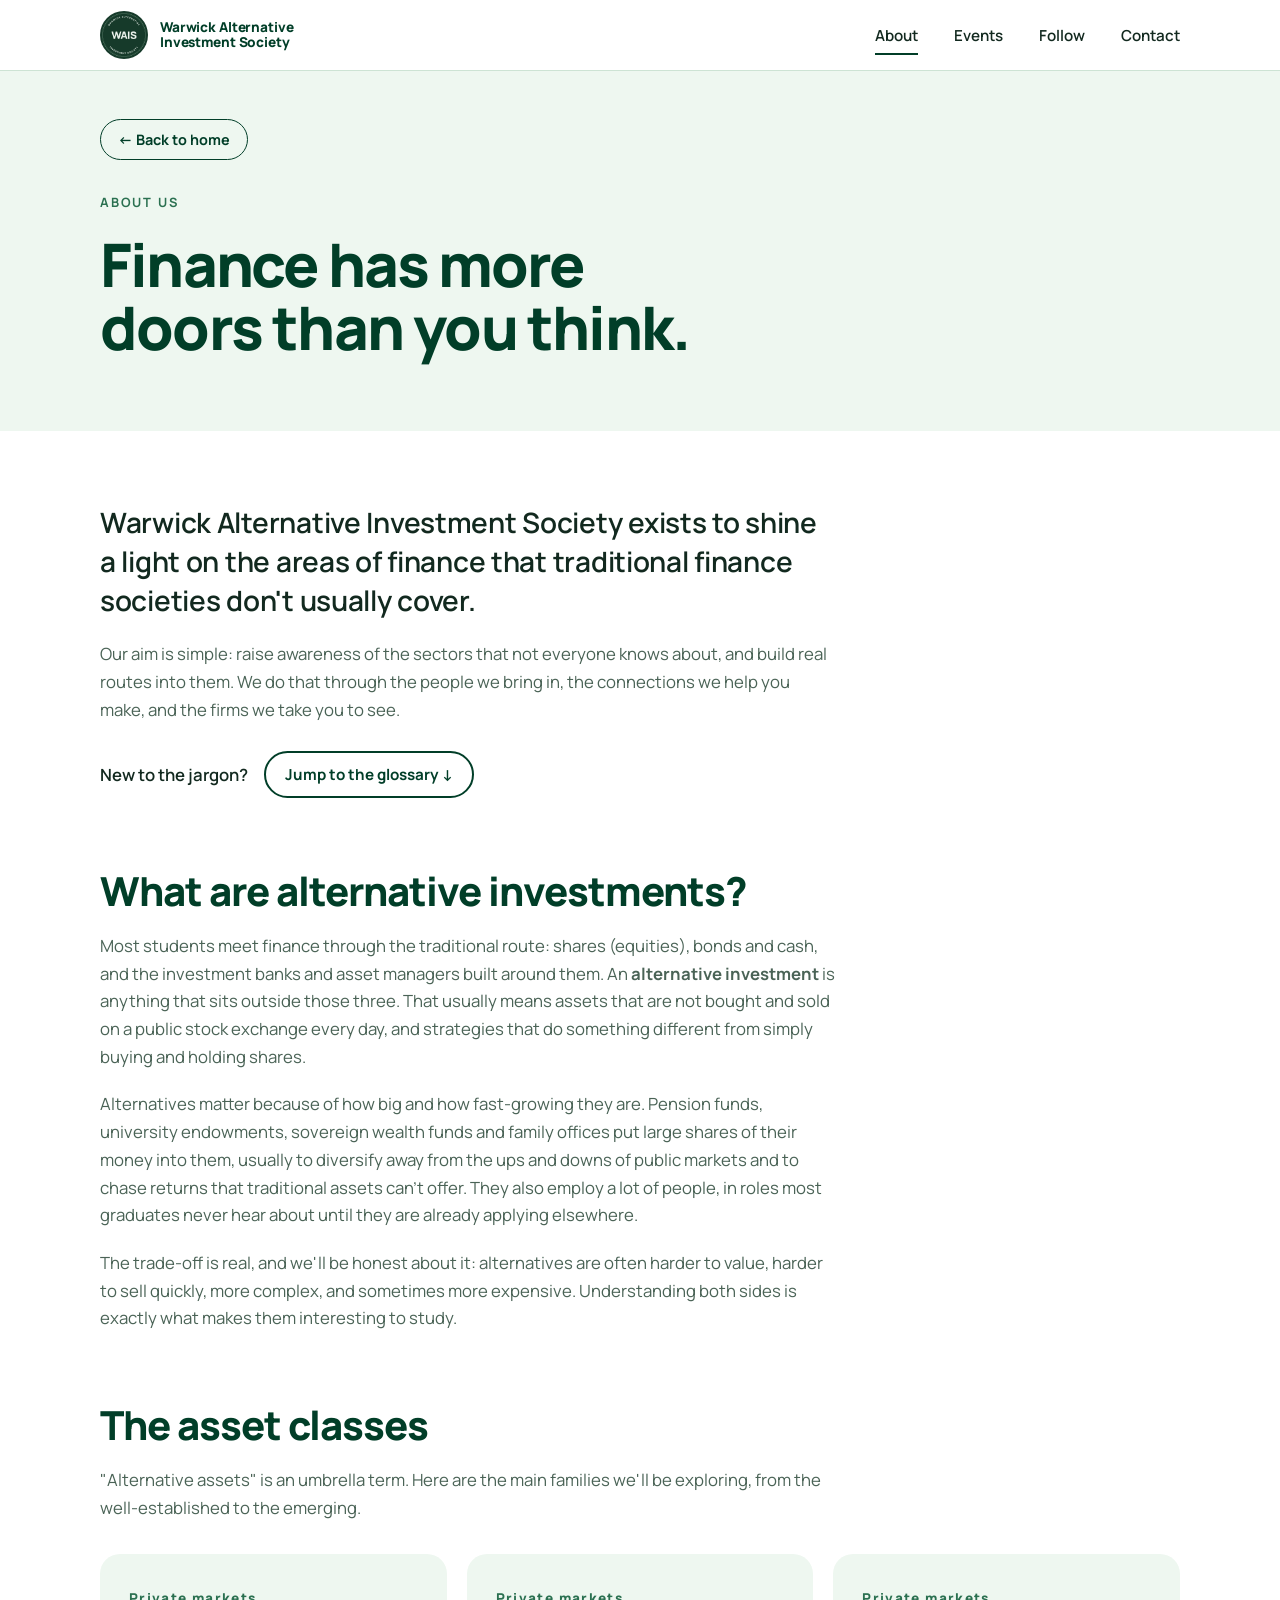
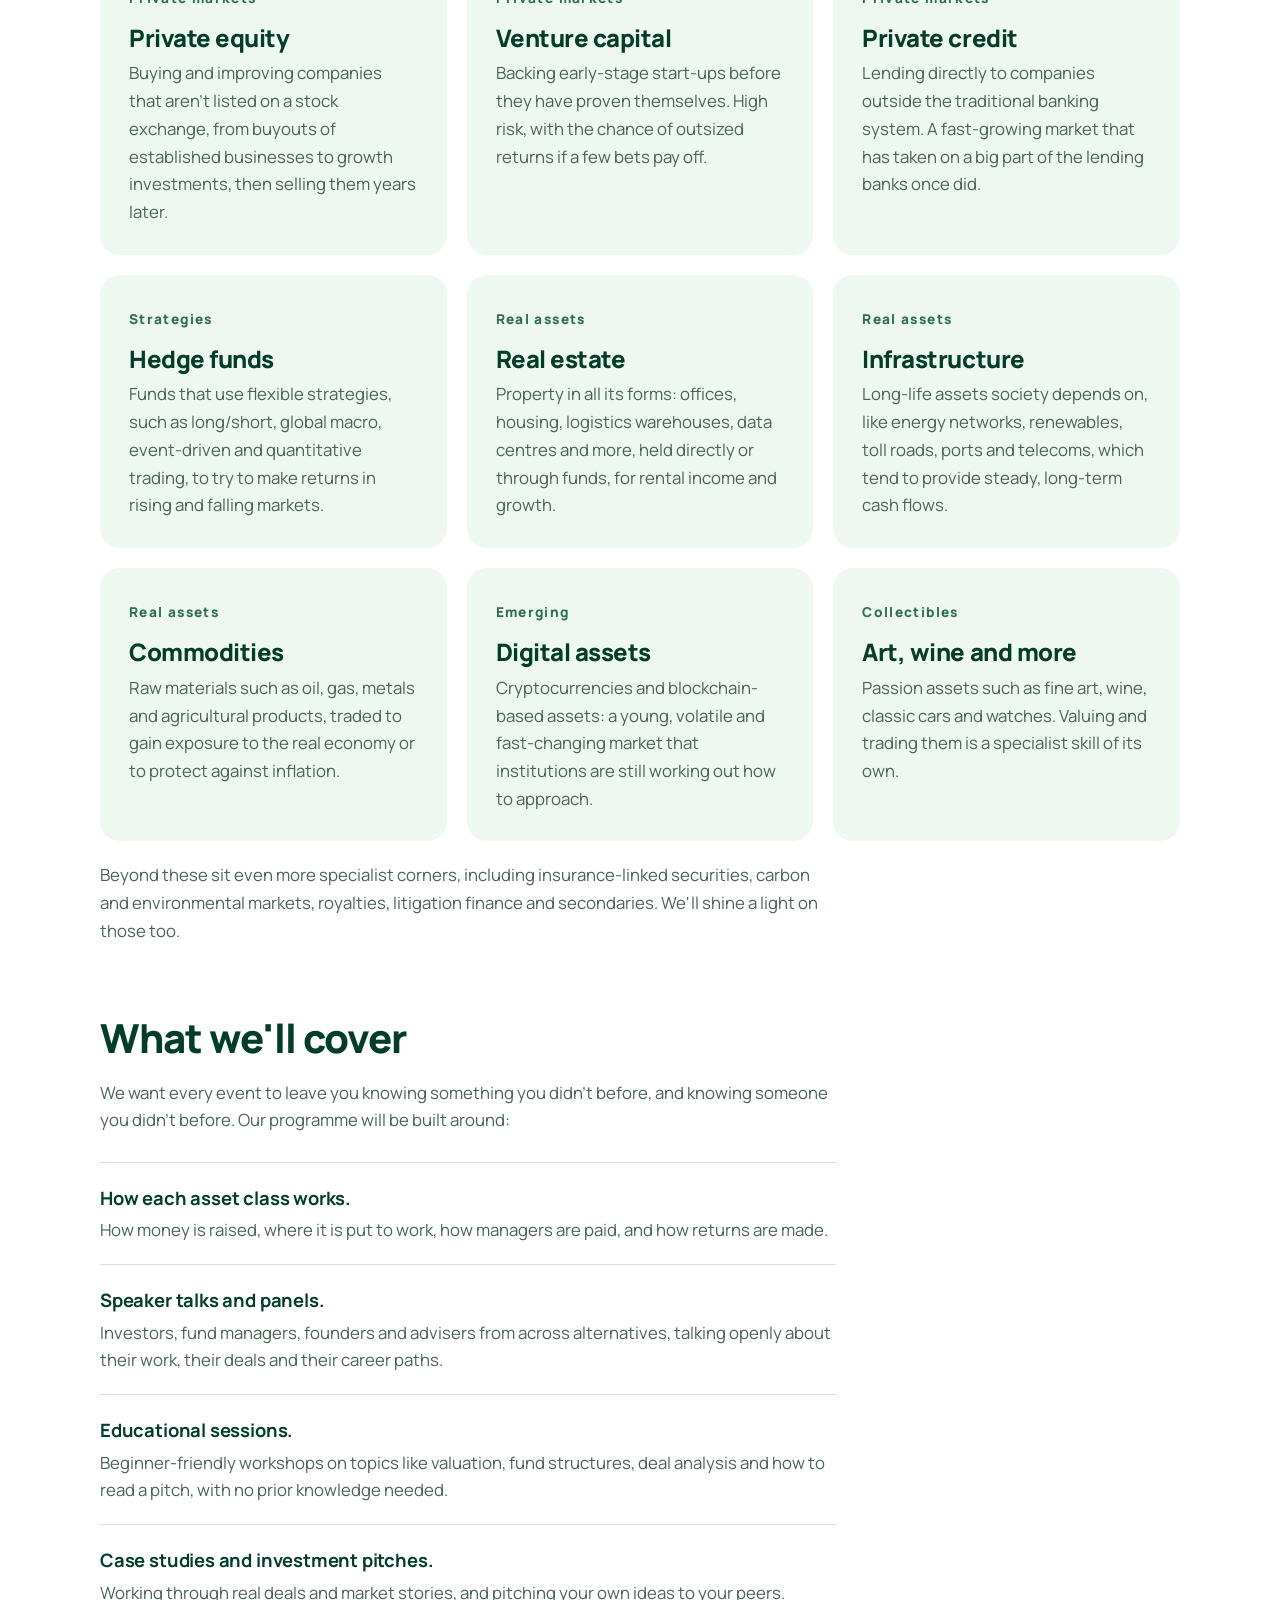
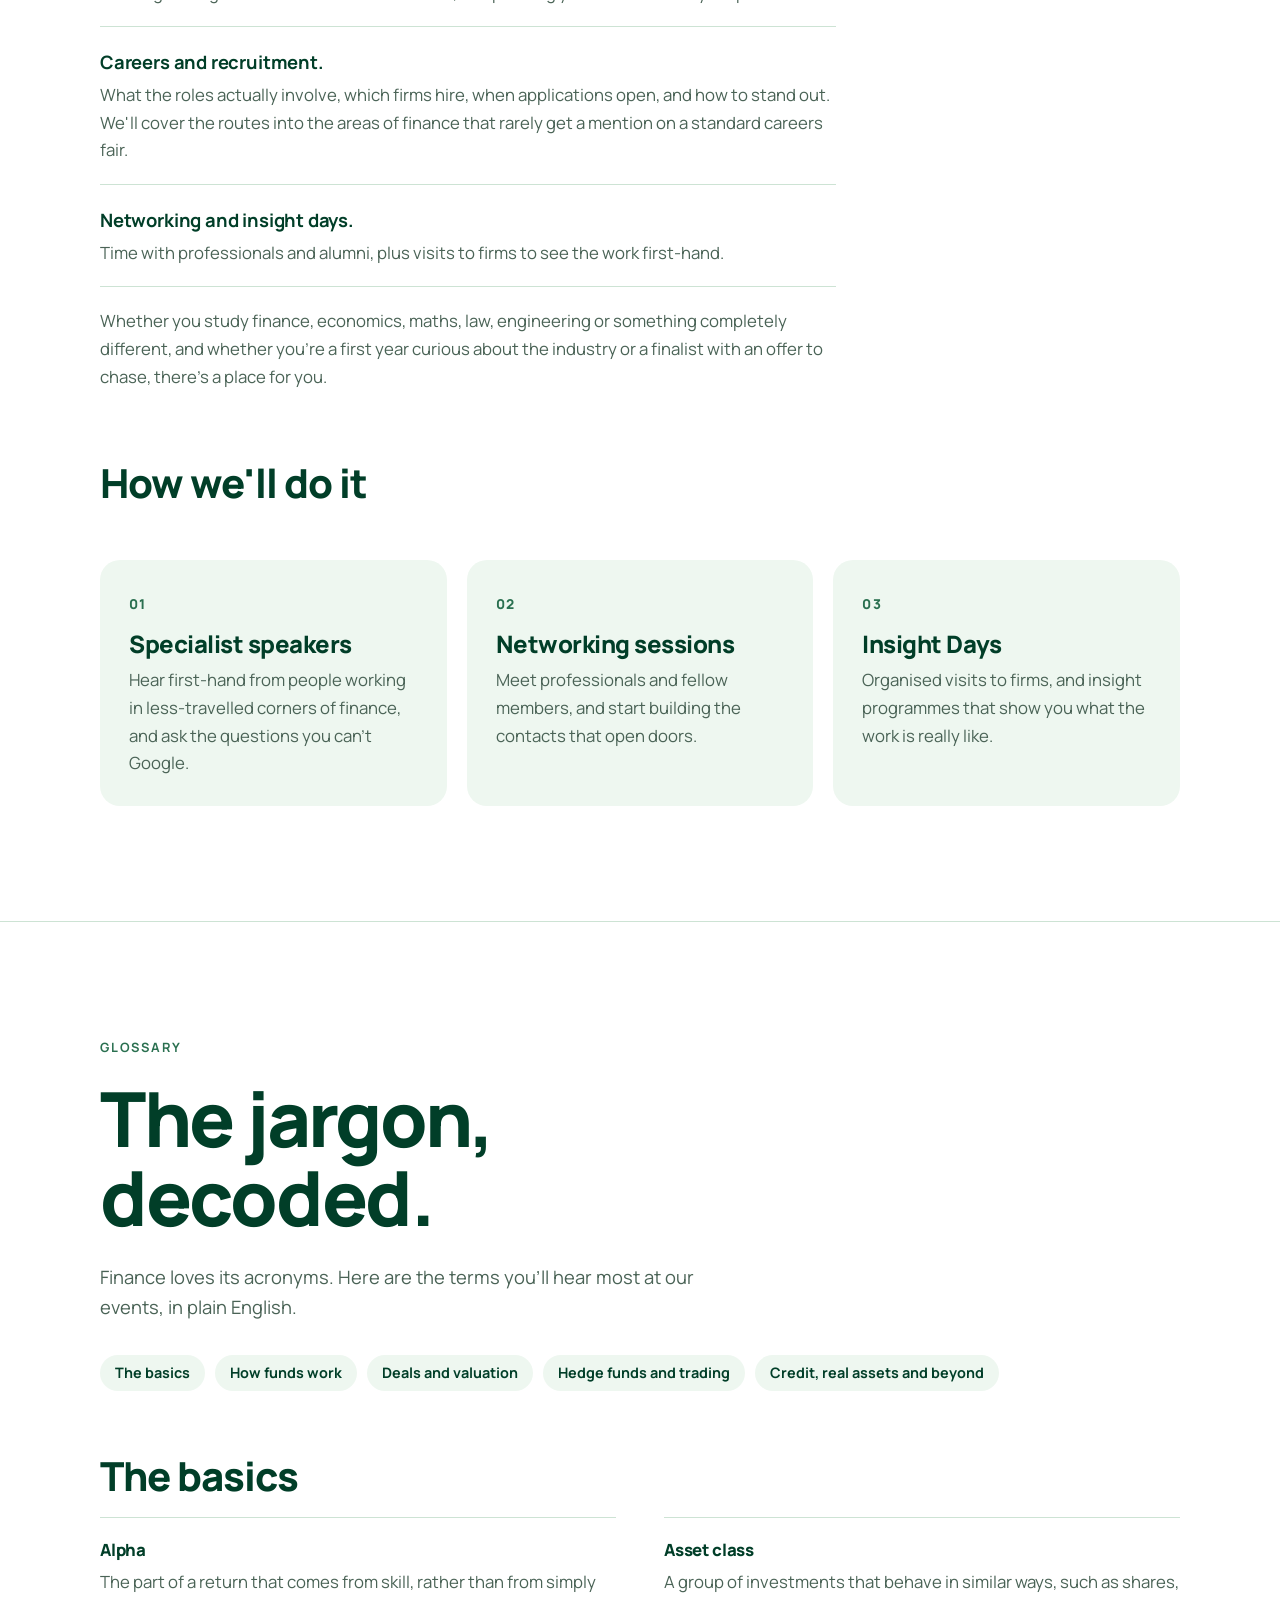
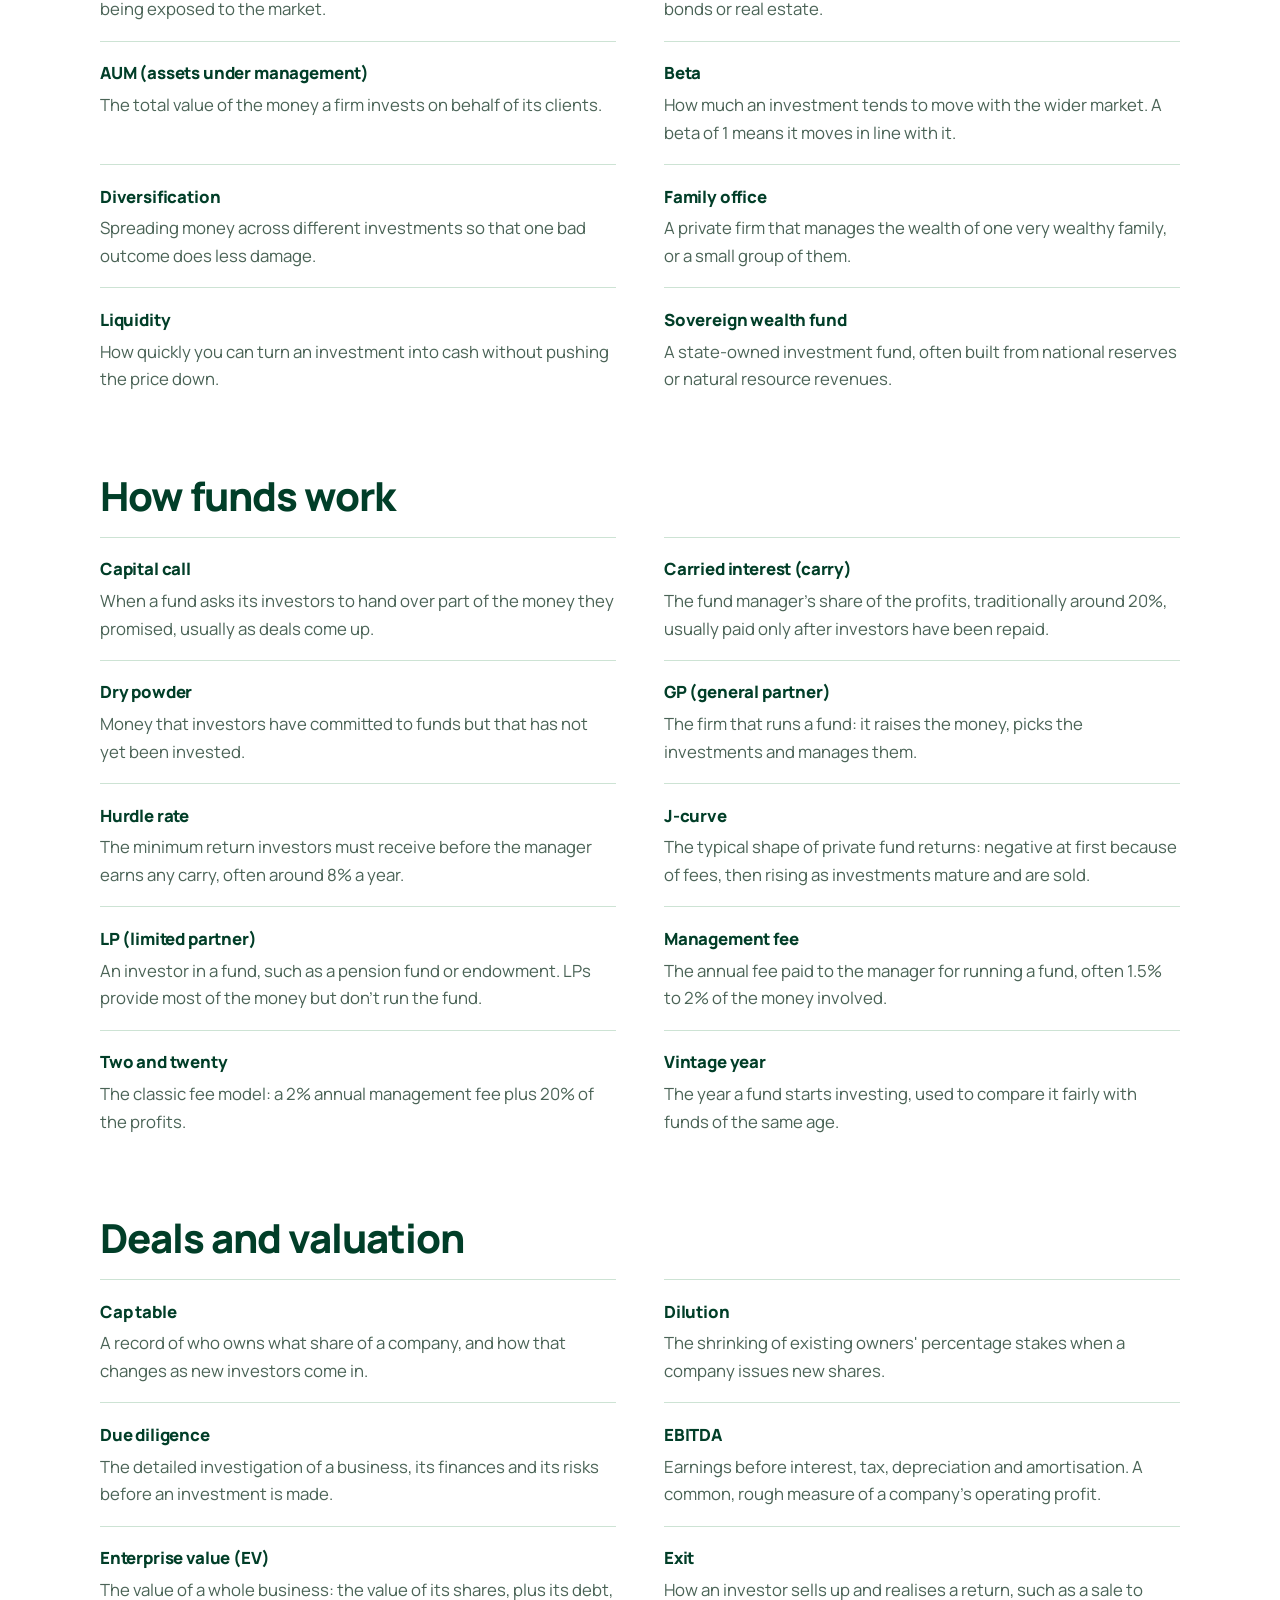
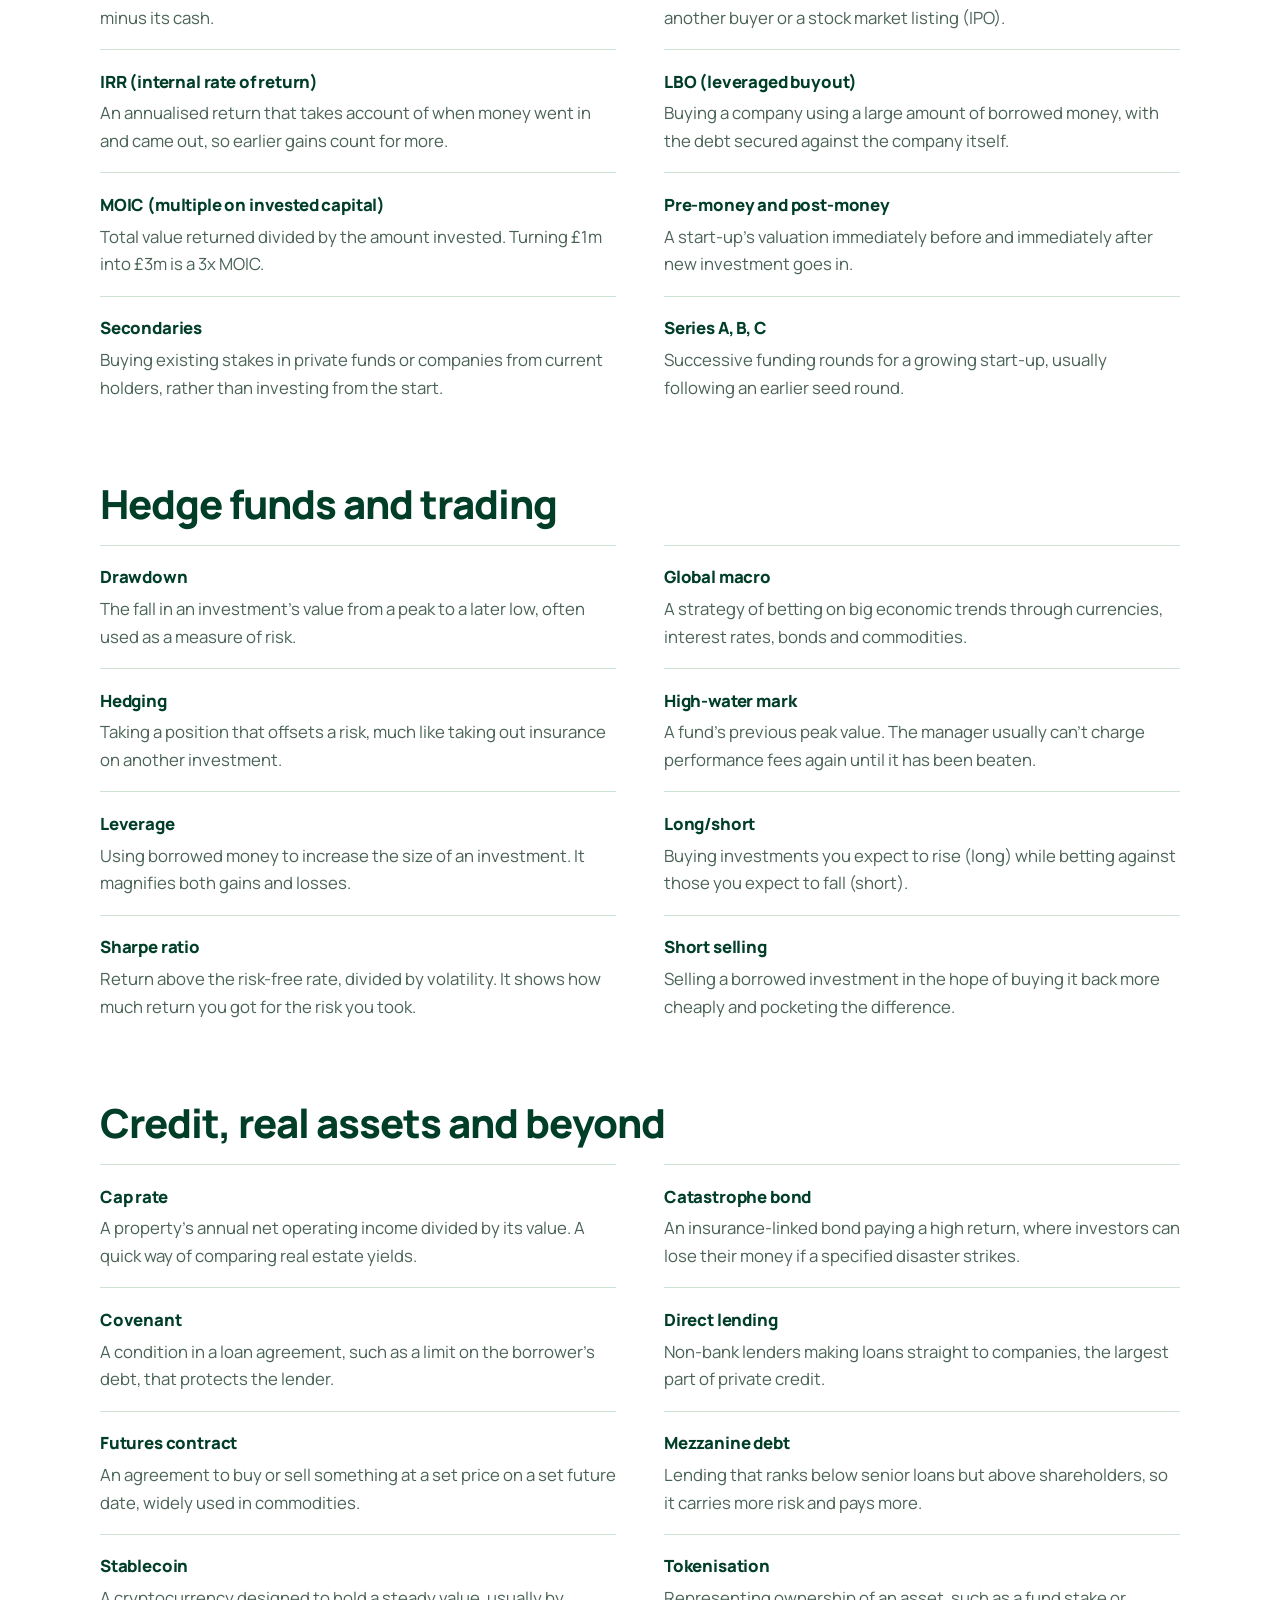
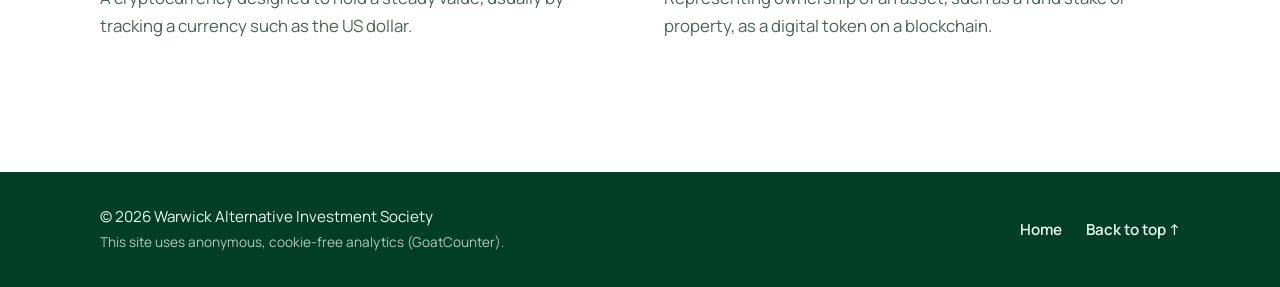
==== commit ae11dcb8: "Remove remaining links to the closed interest form Drop the Get involved nav link and form links, po" ====
--- a/about.html
+++ b/about.html
@@ -1,6 +1,6 @@
 <!DOCTYPE html>
 <!-- WARWICK ALTERNATIVE INVESTMENT SOCIETY | about.html
-     Each page of the site is its own file (index, about, get-involved, events,
+     Each page of the site is its own file (index, about, events,
      follow, contact). They all share styles.css for the look. The nav bar and
      footer are the same on every page: if you change one, change it in every file. -->
 <html lang="en-GB">
@@ -45,7 +45,6 @@
       </a>
       <ul class="nav-links">
         <li><a class="active" href="about.html" aria-current="page">About</a></li>
-        <li><a href="get-involved.html">Get involved</a></li>
         <li><a href="events.html">Events</a></li>
         <li><a href="follow.html">Follow</a></li>
         <li><a href="contact.html">Contact</a></li>
--- a/styles.css
+++ b/styles.css
@@ -595,65 +595,6 @@
 
 
 /* ============================================================================
-   8b. ESSENTIAL LINKS
-   ============================================================================ */
-.link-list {
-  display: grid;
-  gap: 1.25rem;
-  margin-top: 3rem;
-}
-
-/* One big tappable card: text on the left, arrow on the right. */
-.link-card {
-  display: flex;
-  align-items: center;
-  justify-content: space-between;
-  gap: 1.5rem;
-  padding: clamp(1.5rem, 4vw, 2.5rem);
-  background: var(--card);
-  border: 2px solid var(--green-dark);
-  border-radius: var(--radius);
-  text-decoration: none;
-  color: var(--green-dark);
-  transition: background-color 0.2s, color 0.2s, transform 0.2s;
-}
-.link-card:hover {
-  background: var(--green-dark);
-  color: var(--on-dark);
-  transform: translateY(-3px);
-}
-
-.link-text {
-  display: flex;
-  flex-direction: column;
-  gap: 0.6rem;
-}
-.link-title {
-  font-size: clamp(1.8rem, 4.5vw, 3rem);
-  font-weight: 800;
-  line-height: 1.05;
-  letter-spacing: -0.03em;
-}
-.link-description {
-  max-width: 38rem;
-  font-size: 1.1rem;
-  color: var(--text-soft);
-  transition: color 0.2s;
-}
-.link-card:hover .link-description {
-  color: var(--highlight);
-}
-.link-arrow {
-  flex: none;
-  font-size: clamp(2rem, 5vw, 3rem);
-  transition: transform 0.2s;
-}
-.link-card:hover .link-arrow {
-  transform: translate(4px, -4px);
-}
-
-
-/* ============================================================================
    9. EVENTS
    ============================================================================ */
 .events-list {
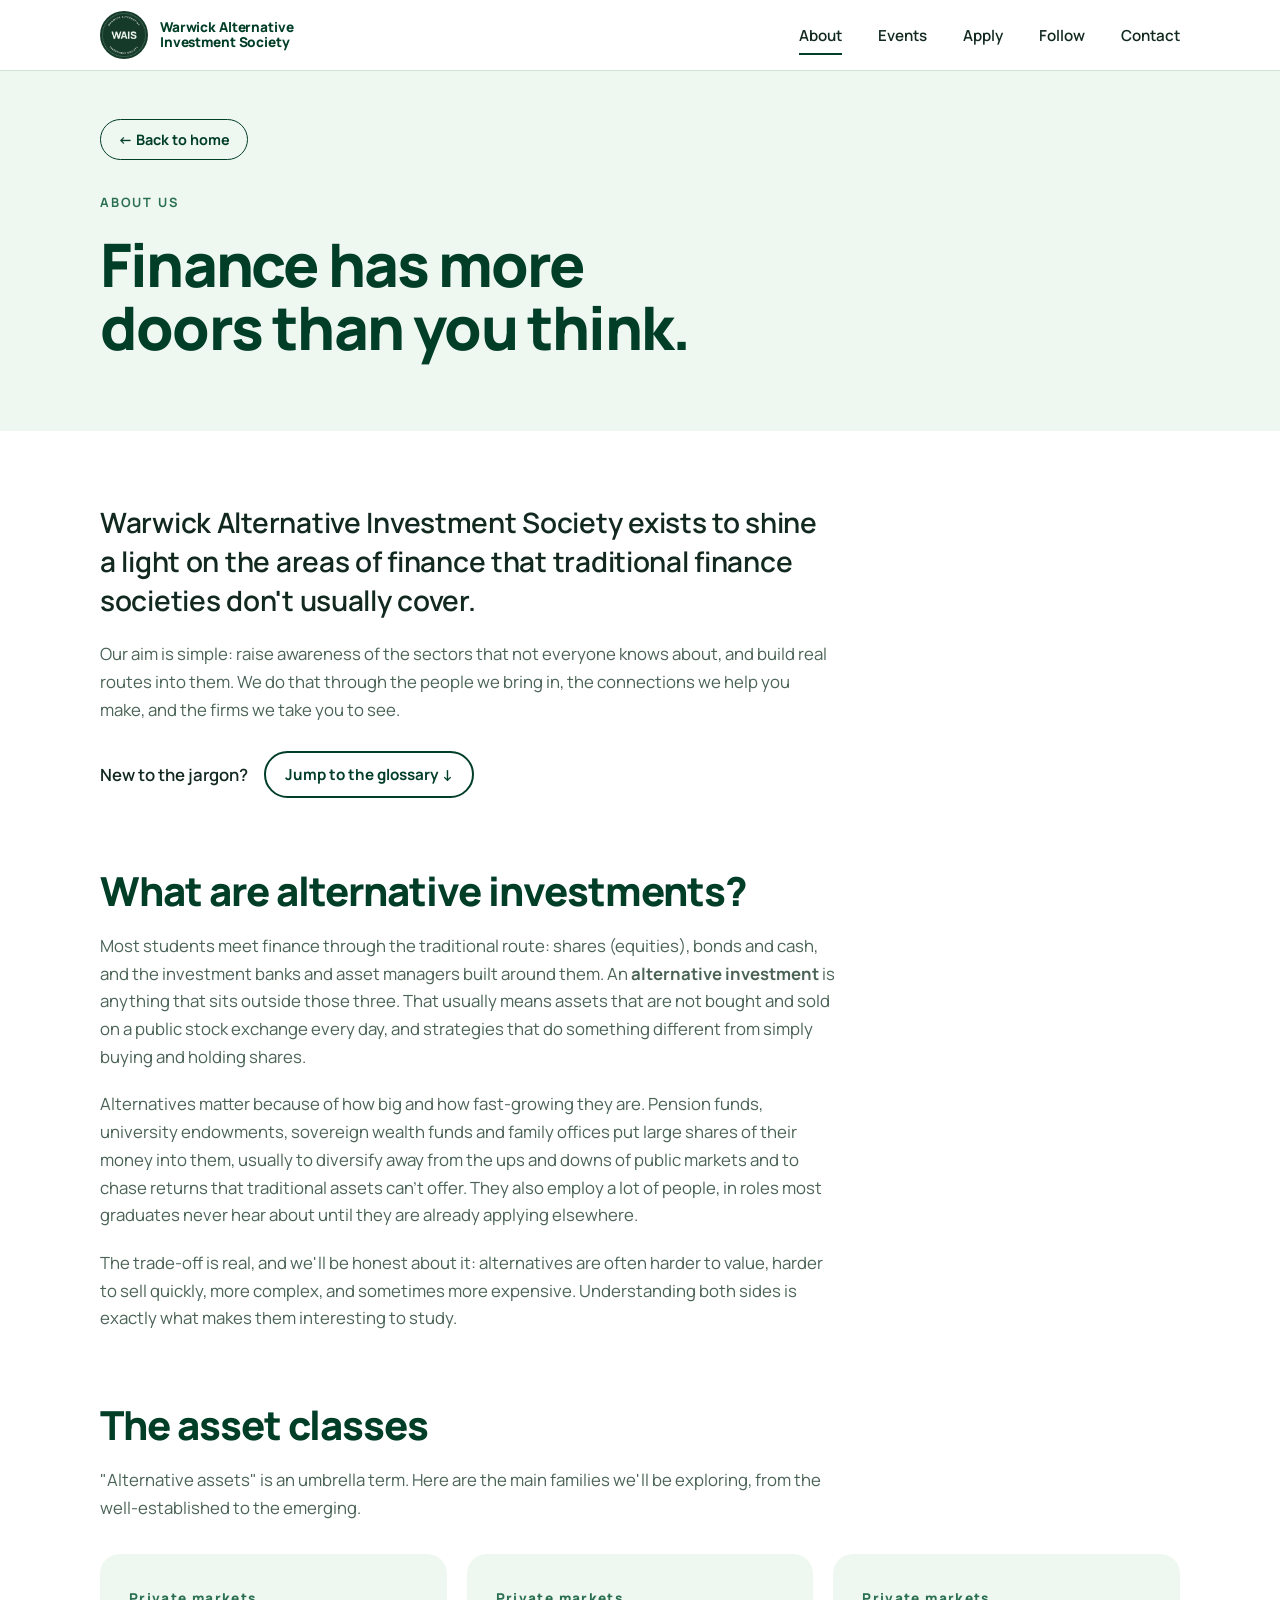
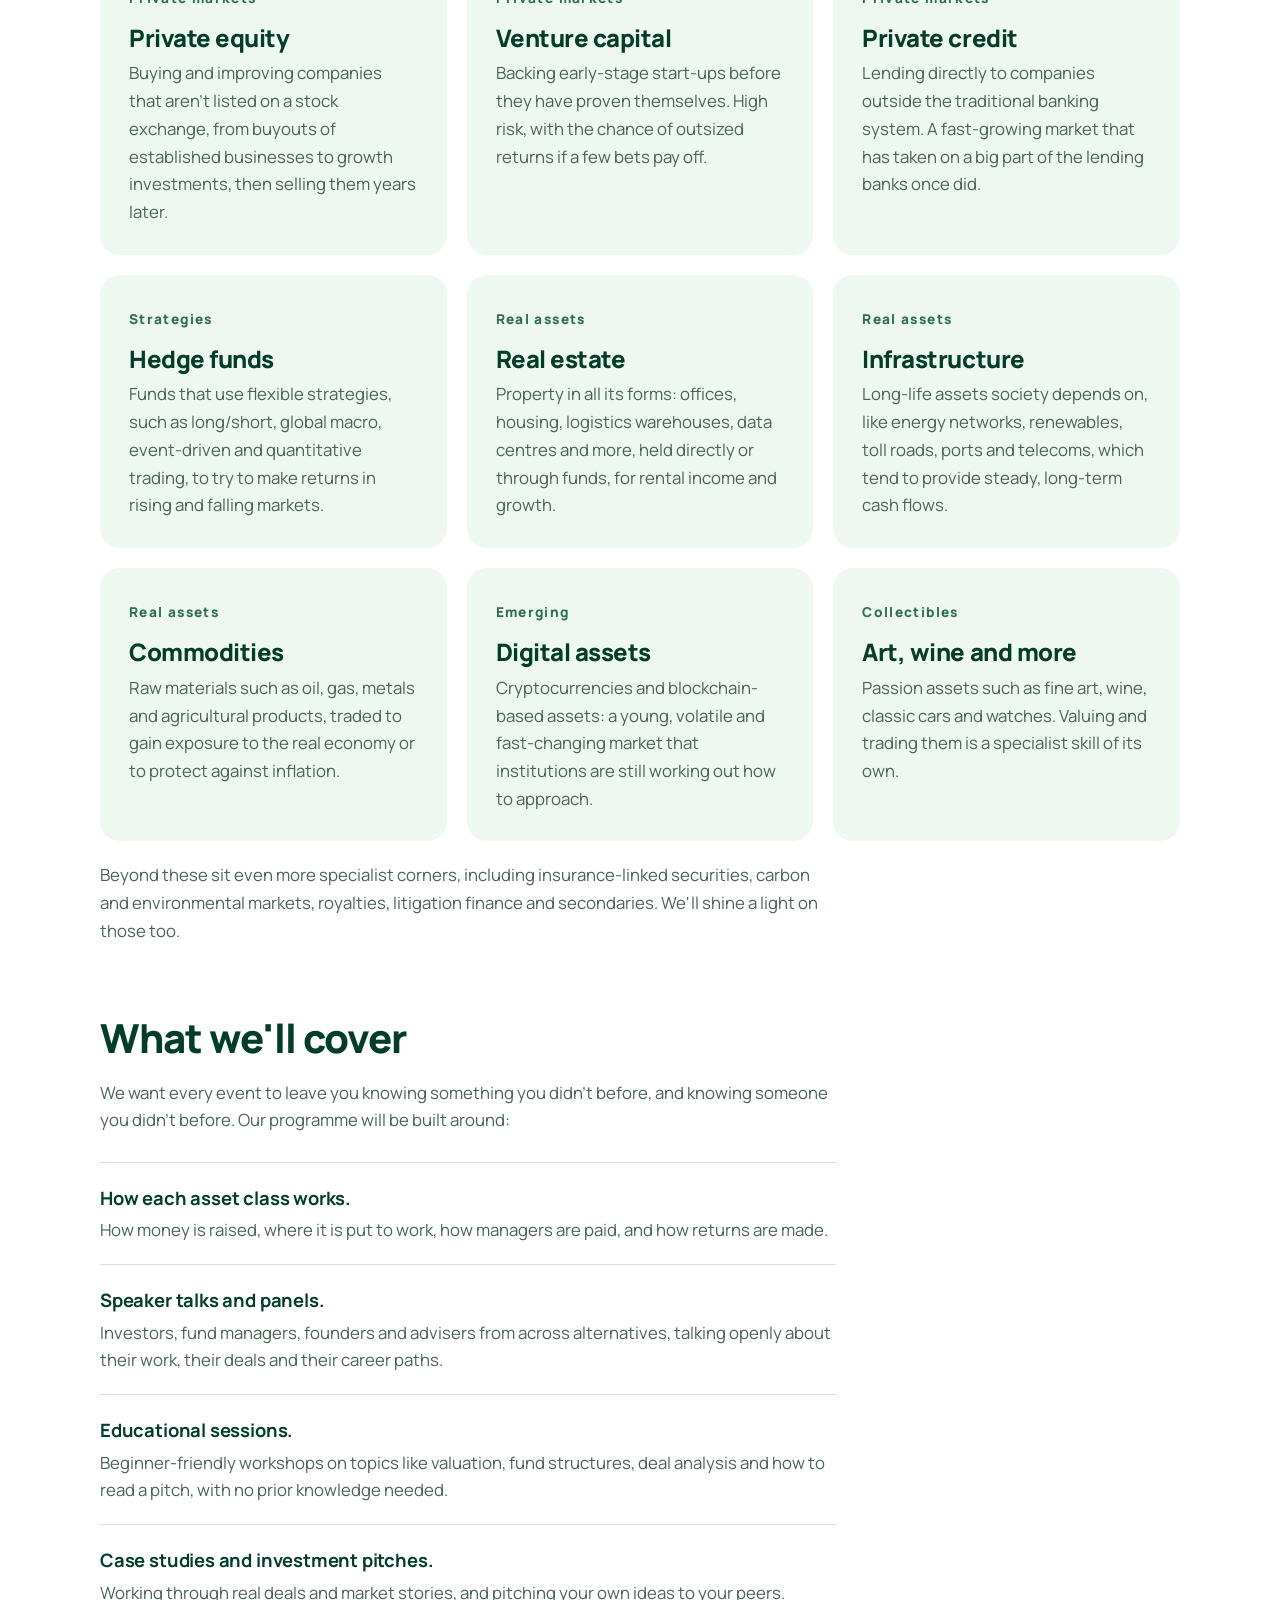
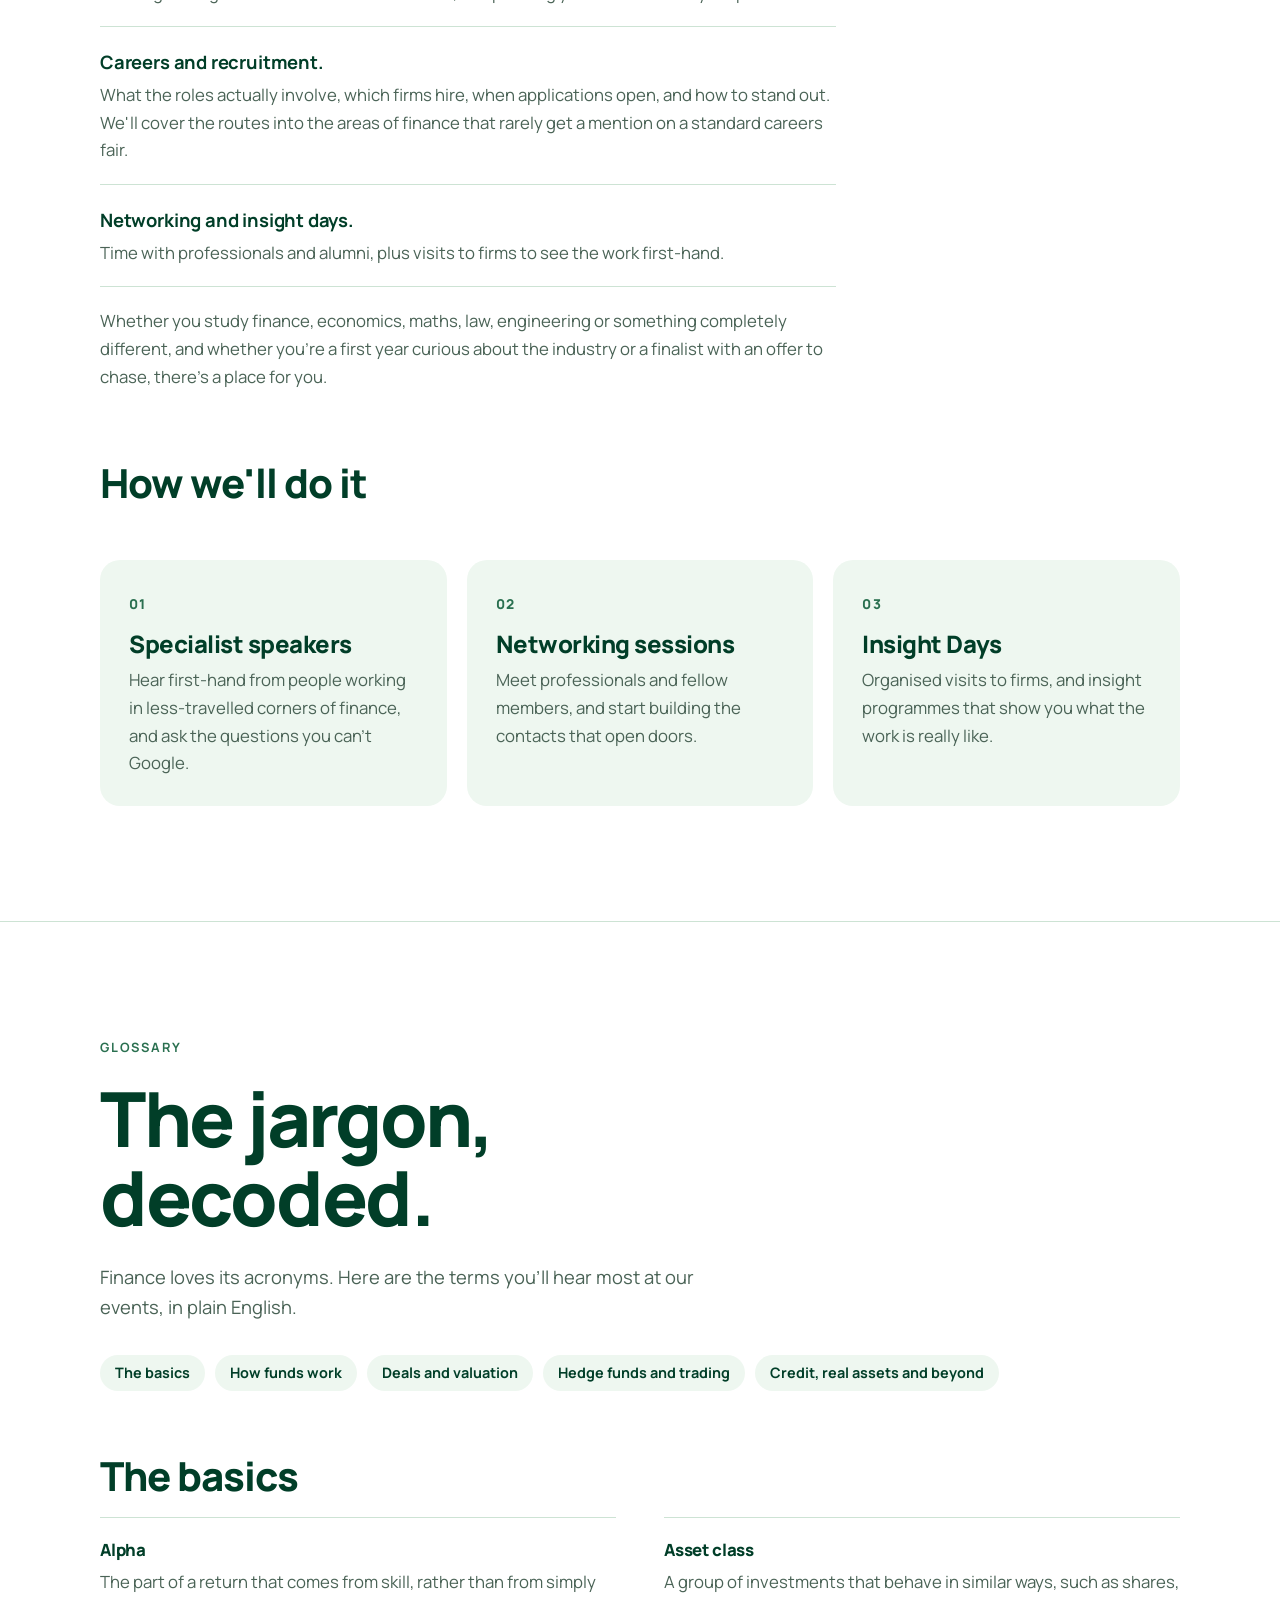
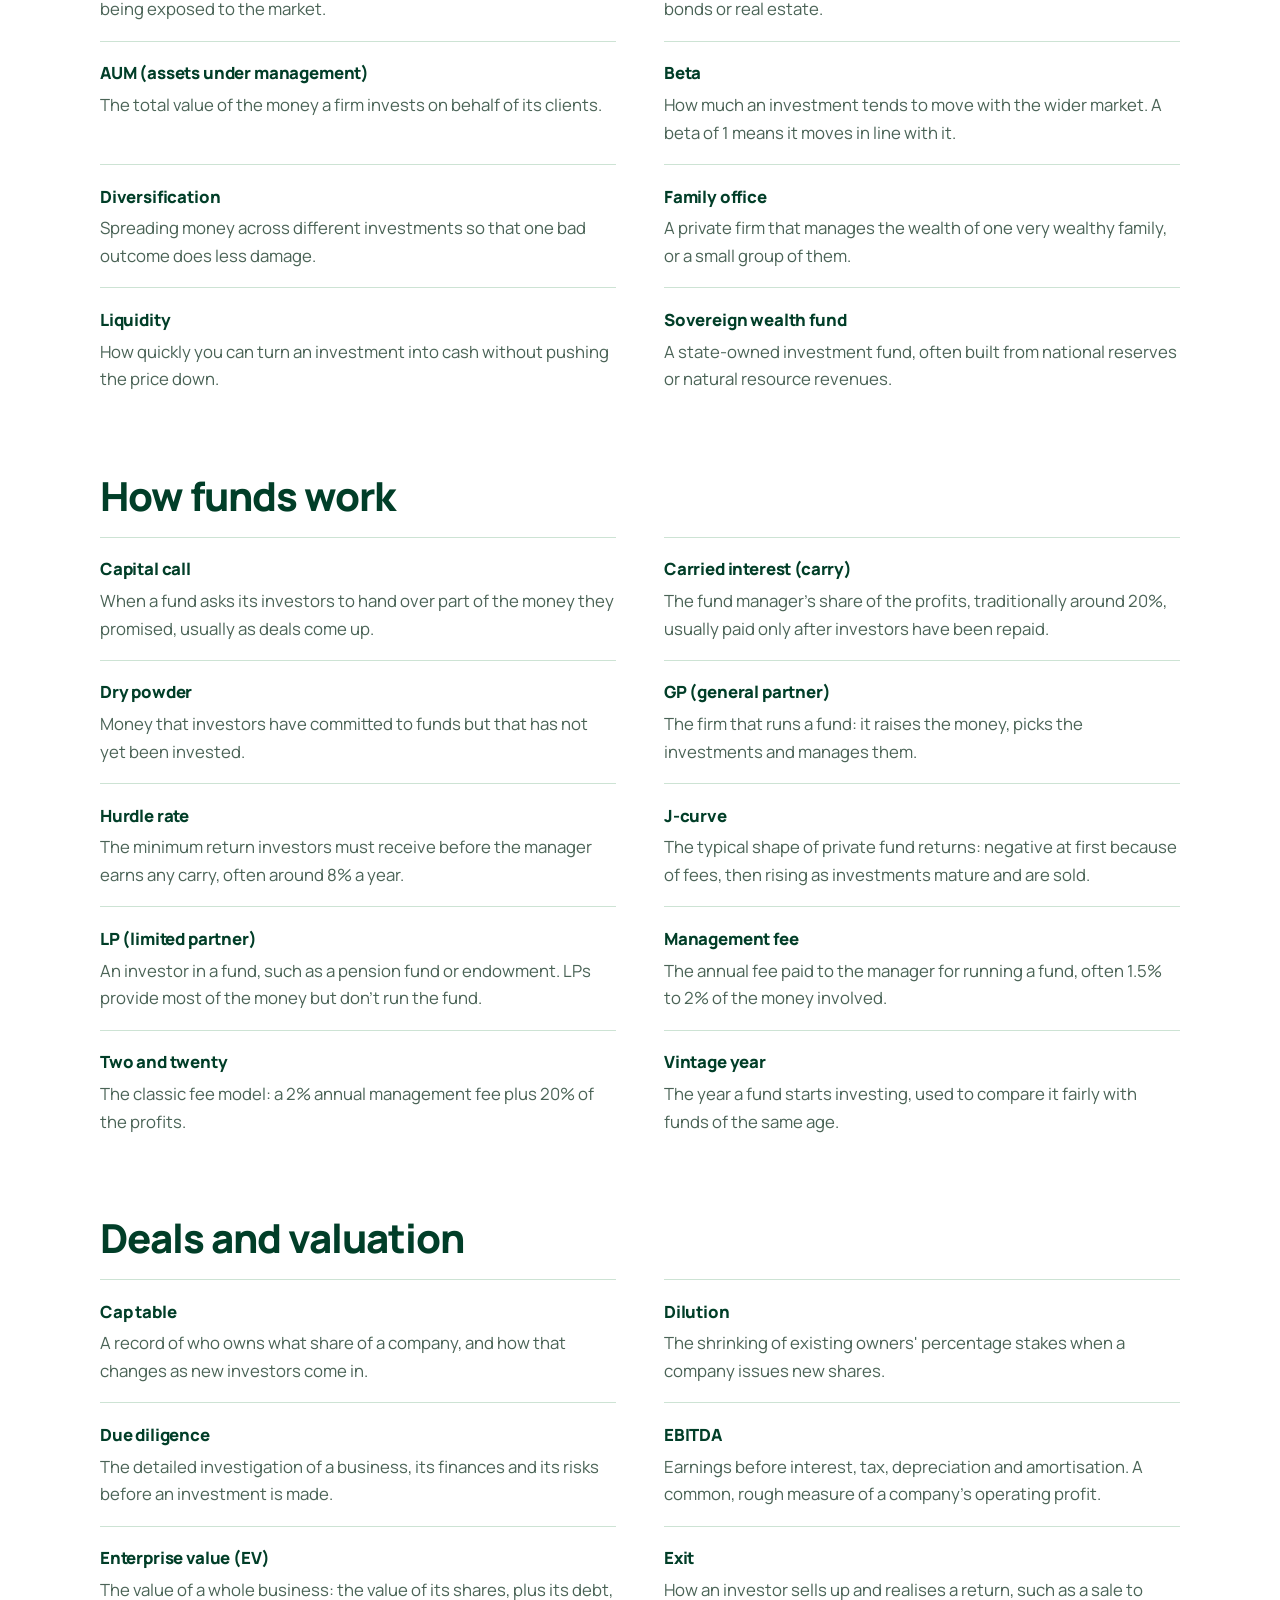
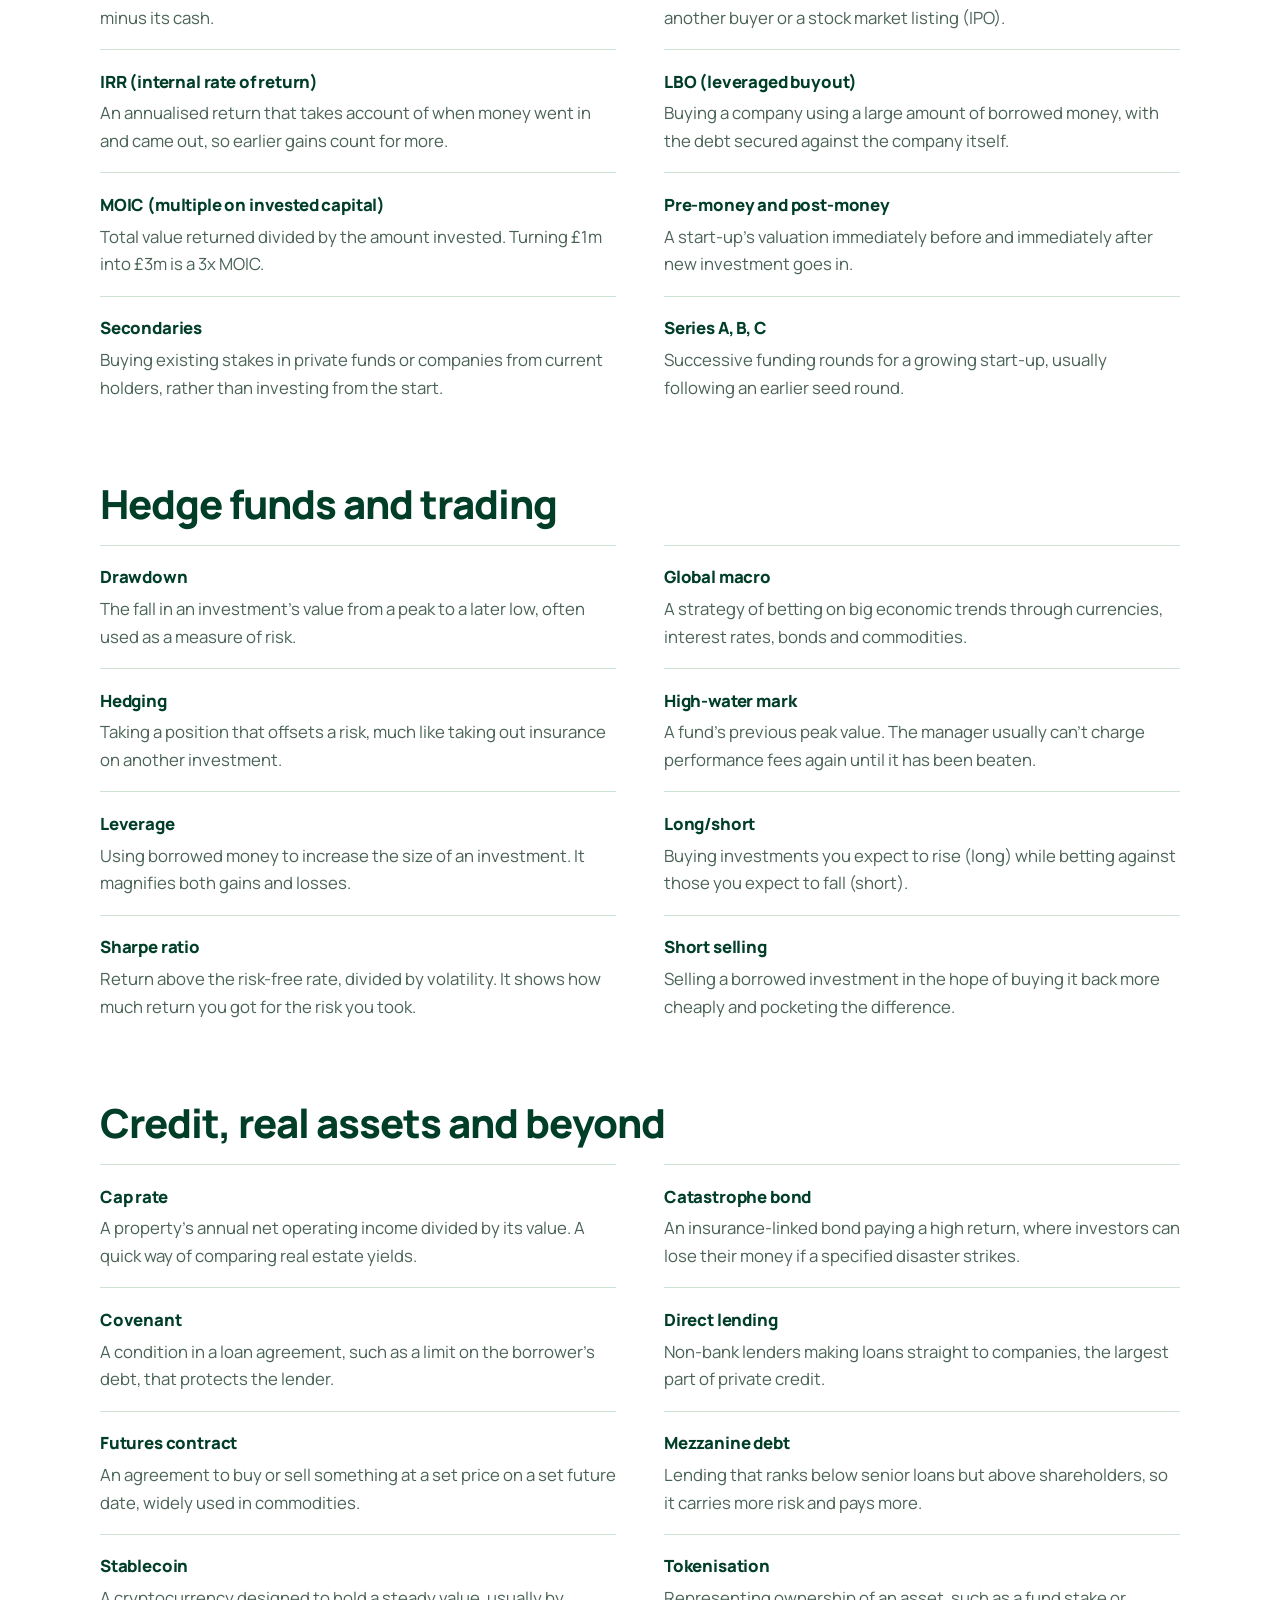
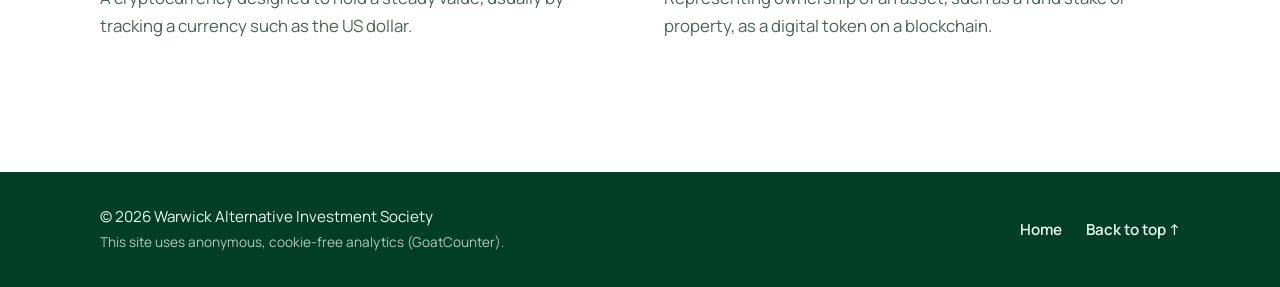
==== commit f26d90d7: "Update page" ====
--- a/about.html
+++ b/about.html
@@ -1,6 +1,6 @@
 <!DOCTYPE html>
 <!-- WARWICK ALTERNATIVE INVESTMENT SOCIETY | about.html
-     Each page of the site is its own file (index, about, events,
+     Each page of the site is its own file (index, about, events, apply,
      follow, contact). They all share styles.css for the look. The nav bar and
      footer are the same on every page: if you change one, change it in every file. -->
 <html lang="en-GB">
@@ -46,6 +46,7 @@
       <ul class="nav-links">
         <li><a class="active" href="about.html" aria-current="page">About</a></li>
         <li><a href="events.html">Events</a></li>
+        <li><a href="apply.html">Apply</a></li>
         <li><a href="follow.html">Follow</a></li>
         <li><a href="contact.html">Contact</a></li>
       </ul>
--- a/styles.css
+++ b/styles.css
@@ -595,6 +595,84 @@
 
 
 /* ============================================================================
+   8b. APPLY (exec positions)
+   ============================================================================ */
+
+/* The four key facts: two columns on phones, four on wider screens (see 13). */
+.facts {
+  display: grid;
+  grid-template-columns: repeat(2, 1fr);
+  gap: 1rem;
+  margin: 0;
+  padding: 0;
+  list-style: none;
+}
+.fact {
+  display: flex;
+  flex-direction: column;
+  gap: 0.35rem;
+  padding: 1.25rem 1.4rem;
+  background: var(--bg-tint);
+  border-radius: var(--radius);
+}
+.fact-label {
+  font-size: 0.75rem;
+  font-weight: 700;
+  letter-spacing: 0.12em;
+  text-transform: uppercase;
+  color: var(--green-mid);
+}
+.fact-value {
+  font-size: clamp(1.25rem, 2.6vw, 1.6rem);
+  font-weight: 800;
+  line-height: 1.15;
+  letter-spacing: -0.02em;
+  color: var(--green-dark);
+}
+
+.apply-note {
+  max-width: 46rem;
+  margin: 1.5rem 0 0;
+  font-weight: 600;
+  color: var(--text);
+}
+
+/* The position cards: one column on phones, two on wider screens. */
+.role-grid {
+  display: grid;
+  grid-template-columns: 1fr;
+  gap: 1.25rem;
+  margin-top: 2rem;
+}
+.role-card {
+  display: flex;
+  flex-direction: column;
+  align-items: flex-start;
+  padding: clamp(1.5rem, 3vw, 2rem);
+  background: var(--card);
+  border: 1px solid var(--line);
+  border-radius: var(--radius);
+  transition: transform 0.2s, box-shadow 0.2s;
+}
+.role-card:hover {
+  transform: translateY(-3px);
+  box-shadow: 0 16px 32px -20px rgba(1, 62, 40, 0.5);
+}
+.role-title {
+  font-size: clamp(1.4rem, 3vw, 1.9rem);
+  letter-spacing: -0.025em;
+}
+.role-description {
+  flex: 1;                        /* keeps the buttons lined up along the bottom */
+  margin: 0.6rem 0 1.5rem;
+  color: var(--text-soft);
+}
+.role-button {
+  padding: 0.7rem 1.4rem;
+}
+
+
+/* ============================================================================
    9. EVENTS
    ============================================================================ */
 .events-list {
@@ -897,6 +975,14 @@
     grid-template-columns: repeat(3, 1fr);
   }
 
+  /* Four key facts in a row, and the position cards two by two. */
+  .facts {
+    grid-template-columns: repeat(4, 1fr);
+  }
+  .role-grid {
+    grid-template-columns: repeat(2, 1fr);
+  }
+
   /* Two columns of glossary terms. */
   .glossary-list {
     grid-template-columns: repeat(2, 1fr);
